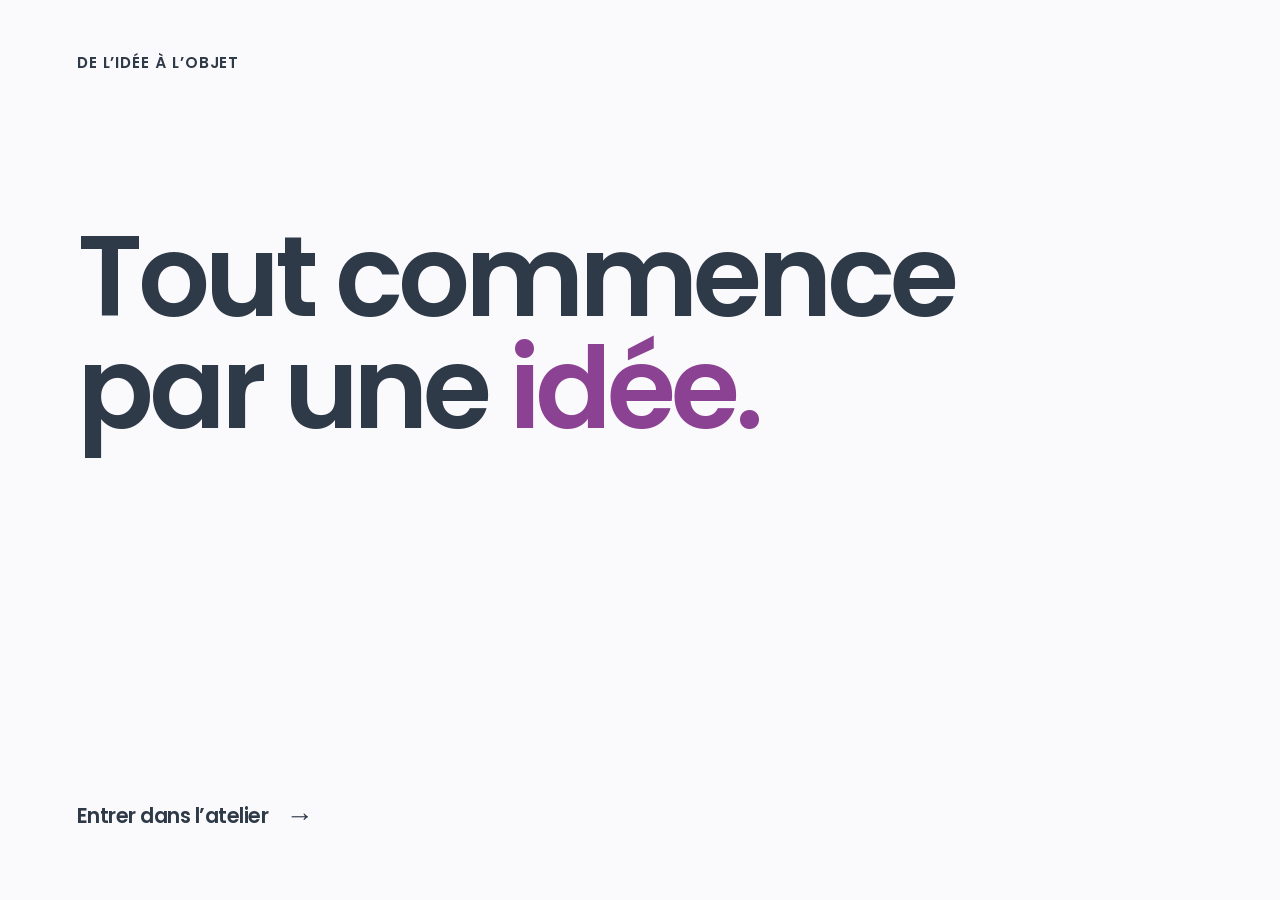
==== index.html @ f0a6671b "Copier l’atelier dans la charte DF et proposer un choix libre d’objet pratique" ====
<!doctype html>
<html lang="fr">
<head>
  <meta charset="UTF-8"><meta name="viewport" content="width=device-width,initial-scale=1">
  <meta name="theme-color" content="#2f3a48">
  <title>De l’idée à l’objet · Digital Factory</title>
  <meta name="description" content="Observe, comprends et imprime un objet pratique : un atelier Digital Factory pour passer de l’idée à l’objet.">
  <link rel="icon" type="image/svg+xml" href="favicon.svg">
  <link rel="stylesheet" href="style.css?v=72a389875393"><script type="module" src="app.js?v=c075706afee3"></script>
</head>
<body class="intro-active">
  <section class="intro-screen" aria-labelledby="intro-title">
    <p class="intro-brand">DE L’IDÉE À L’OBJET</p>
    <div class="intro-content">
      <h1 class="intro-title" id="intro-title" tabindex="-1">Tout commence<br>par une <span>idée.</span></h1>
      <svg class="intro-layers" viewBox="0 0 1200 230" fill="none" aria-hidden="true">
        <g stroke="currentColor" stroke-width="1.6" stroke-linecap="round">
          <path pathLength="1" d="M2 105H380C620 105 655 18 795 18S935 125 1198 125"/>
          <path pathLength="1" d="M2 127H380C620 127 655 50 795 50S935 147 1198 147"/>
          <path pathLength="1" d="M2 149H380C620 149 655 82 795 82S935 169 1198 169"/>
          <path pathLength="1" d="M2 171H380C620 171 655 114 795 114S935 191 1198 191"/>
          <path pathLength="1" d="M2 193H380C620 193 655 146 795 146S935 213 1198 213"/>
          <path pathLength="1" d="M2 215H380C620 215 655 178 795 178S935 229 1198 229"/>
        </g>
      </svg>
    </div>
    <button class="intro-enter" id="enter-workshop">Entrer dans l’atelier <span aria-hidden="true">→</span></button>
  </section>
  <a class="skip" href="#stage">Aller à l’atelier</a>
  <header class="topbar">
    <button class="brand" id="home" aria-label="Retour à l’introduction"><span class="brandmark" aria-hidden="true">≋</span><span>DE L’IDÉE<br>À L’OBJET<span class="brand-sub">DIGITAL FACTORY · LE FOREM</span></span></button>
    <div class="toptools"><button class="quiet" id="guide">Guide animateur</button><button class="clock" id="clock" title="Démarrer ou mettre en pause le chrono de l’atelier">▷ <span id="clock-text">Démarrer</span></button></div>
  </header>
  <div class="progress-track" aria-hidden="true"><div id="progress"></div></div>
  <main id="stage" tabindex="-1"></main>
  <footer class="bottom"><div class="chapter"><span id="page-number">01 / 09</span><span id="chapter-name">Le déclic</span></div><div id="dots" class="dots" aria-label="Étapes de l’atelier"></div><div class="nav-actions"><button id="prev" class="nav-arrow" aria-label="Écran précédent">←</button><button id="next" class="next">Les usages métiers <span aria-hidden="true">→</span></button></div></footer>
  <div class="institutional-logos" aria-label="Digital Factory et pouvoirs subsidiants"><img class="digital-factory-logo" src="assets/logo-digital-factory.png" alt="Digital Factory by Le Forem" width="813" height="187"><img class="subsidy-logos" src="assets/logo-pouvoirs-subsidiants.jpg" alt="En Mieux, Union européenne — cofinancé par l’Union européenne, et Wallonie" width="1413" height="424"></div>
  <dialog id="modal"><div class="modal-top"><span class="eyebrow" id="modal-kicker">L’ATELIER</span><button id="close-modal" class="nav-arrow" aria-label="Fermer la fenêtre">×</button></div><div id="modal-body"></div></dialog>
  <div id="announcement" class="sr-only" aria-live="polite"></div>
  <noscript><p>Active JavaScript pour explorer les objets et naviguer dans l’atelier.</p></noscript>
</body></html>
---- style.css ----
:root{--ink:#2f3a48;--muted:#636763;--paper:#faf9fc;--orange:#5b60a8;--line:#dcdce7;--green:#e8dbee;--white:#fff;--radius:5px;font-family:'Poppins',Poppins,Arial,sans-serif;color:var(--ink);background:var(--paper);font-synthesis:none}
*{box-sizing:border-box}body{margin:0}button,input,select,textarea{font:inherit}button,a,input,select,textarea{-webkit-tap-highlight-color:transparent}button,a{touch-action:manipulation}button{cursor:pointer;color:inherit}button:disabled{cursor:not-allowed;opacity:.4}button{border:0}a{color:inherit;text-underline-offset:4px}button:focus-visible,a:focus-visible,input:focus-visible,textarea:focus-visible,canvas:focus-visible{outline:3px solid #007fbd;outline-offset:4px}button:hover:not(:disabled){filter:brightness(.96)}.topbar{height:96px;padding:18px 3.2vw;display:flex;align-items:center;justify-content:space-between;gap:20px}.brand{display:flex;align-items:center;gap:12px;text-align:left;font-size:17px;font-weight:900;line-height:.93;letter-spacing:-.7px;background:none;padding:0}.brandmark{font-size:42px;line-height:1;color:var(--orange);transform:rotate(-13deg)}.brand-sub{display:block;font-size:10px;letter-spacing:1.1px;font-weight:600;margin-top:7px;line-height:1.3}.toptools{display:flex;align-items:center;gap:10px}.quiet{padding:13px 14px;border-radius:4px;background:none;font-size:14px}.mini{border:1px solid var(--line);padding:4px 7px;margin-left:8px;font-size:12px;border-radius:3px}.clock{background:var(--ink);color:var(--paper);padding:14px 18px;min-width:116px;border-radius:4px;font-size:14px;font-variant-numeric:tabular-nums}.progress-track{height:3px;background:var(--line)}#progress{height:100%;background:var(--orange);width:9.09%;transition:width .3s}#stage{min-height:calc(100svh - 191px);padding:34px 3.2vw 30px;outline:none}.eyebrow{font-size:12px;letter-spacing:1.8px;font-weight:700;text-transform:uppercase;display:flex;align-items:center;gap:14px;line-height:1.5}.eyebrow .time{font-variant-numeric:tabular-nums;letter-spacing:.4px;color:var(--muted);border-left:1px solid var(--line);padding-left:14px}.kicker-line{margin-bottom:22px;display:flex;justify-content:space-between;gap:20px;align-items:center}.kicker-line .label{font-size:12px;color:var(--muted);text-transform:uppercase;letter-spacing:1px}h1,h2,h3,p{margin:0}h1{font-size:clamp(56px,6.5vw,105px);line-height:.98;letter-spacing:-.065em;font-weight:800}h2{font-size:clamp(34px,4.4vw,66px);line-height:1.01;letter-spacing:-.055em;font-weight:800}h3{font-size:24px;line-height:1.08;letter-spacing:-.8px}.orange{color:var(--orange)}.muted{color:var(--muted)}.lede{font-size:clamp(18px,1.65vw,24px);line-height:1.4;max-width:610px}.body{font-size:17px;line-height:1.5}.small{font-size:14px;line-height:1.5}.micro{font-size:12px;line-height:1.5}.hero{display:grid;grid-template-columns:1.04fr 1fr;gap:4.5vw;align-items:stretch}.hero-copy{display:flex;flex-direction:column;justify-content:space-between;padding:14px 0 10px}.hero-copy .lede{margin-top:26px;max-width:490px}.hero-visual{position:relative;background:#111;min-height:460px;overflow:hidden;border-radius:var(--radius)}.hero-visual img{width:100%;height:100%;position:absolute;object-fit:cover;object-position:48% center}.photo-label{position:absolute;top:20px;left:20px;font-size:12px;letter-spacing:1.4px;background:rgba(15,15,15,.7);color:white;padding:10px 13px}.photo-caption{position:absolute;bottom:0;left:0;width:100%;background:linear-gradient(transparent,rgba(0,0,0,.8));padding:64px 22px 22px;color:white;display:flex;justify-content:space-between;gap:20px;align-items:end}.photo-caption strong{font-size:24px;line-height:1;letter-spacing:-1px}.photo-caption span{font-size:12px;max-width:130px;line-height:1.4;text-align:right}.scenario-tabs{display:flex;gap:8px;flex-wrap:wrap;margin-top:32px}.pill{padding:12px 16px;border:1px solid #bfc2b9;border-radius:100px;font-size:14px;background:transparent;min-height:44px}.pill[aria-pressed=true],.tab[aria-pressed=true]{background:var(--ink);color:white;border-color:var(--ink)}.challenge{border-top:1px solid var(--line);padding-top:19px;margin-top:28px;display:flex;align-items:start;gap:16px}.challenge .symbol{background:var(--orange);font-size:22px;font-weight:700;min-width:36px;height:36px;display:grid;place-items:center;border-radius:50%}.challenge p{font-size:16px;line-height:1.4}.challenge strong{display:block;margin-bottom:4px}.bottom{padding:19px 3.2vw;border-top:1px solid var(--line);display:flex;align-items:center;justify-content:space-between;gap:22px;min-height:92px;background:var(--paper)}.chapter{display:flex;gap:19px;align-items:center;font-size:14px}.chapter>span:first-child{font-size:12px;color:var(--muted);font-variant-numeric:tabular-nums}.nav-actions{display:flex;gap:9px}.nav-arrow{width:48px;min-height:46px;border:1px solid var(--line);background:transparent;border-radius:4px;font-size:22px}.next,.primary{background:var(--orange);color:var(--ink);font-weight:700;font-size:15px;min-height:48px;padding:14px 19px;border-radius:4px;display:inline-flex;gap:30px;align-items:center;justify-content:space-between;text-decoration:none}.primary.dark{background:var(--ink);color:white}.dots{display:flex;gap:0}.dot{width:22px;height:44px;background:none;display:grid;place-items:center}.dot:after{content:'';width:5px;height:5px;border-radius:100%;background:#b9bdb5}.dot[aria-current=step]:after{width:19px;height:5px;background:var(--orange);border-radius:8px}.split{display:grid;grid-template-columns:1fr 1fr;gap:4vw;margin-top:25px}.section-head{display:flex;justify-content:space-between;gap:40px;align-items:end;margin:9px 0 25px}.section-head .lede{max-width:420px;font-size:18px}.tabbar{display:flex;border-bottom:1px solid var(--line);gap:8px;flex-wrap:wrap;margin:24px 0}.tab{min-height:47px;padding:12px 18px;background:transparent;border-radius:5px 5px 0 0;font-size:15px}.case-card{padding:28px 32px;background:var(--ink);color:var(--paper);min-height:350px;display:flex;flex-direction:column;justify-content:space-between;position:relative;overflow:hidden;border-radius:5px}.case-card .case-num{font-size:125px;letter-spacing:-10px;line-height:.9;color:var(--orange);font-weight:800}.case-card h2{font-size:clamp(36px,3.9vw,62px);max-width:590px;margin-top:18px}.case-card .micro{color:#bfc6bb;margin-top:24px}.case-facts{display:grid;gap:0;align-content:center}.fact{padding:16px 0;border-bottom:1px solid var(--line);display:grid;grid-template-columns:95px 1fr;gap:20px}.fact strong{font-size:12px;letter-spacing:1px;text-transform:uppercase;color:var(--muted)}.fact p{font-size:20px;line-height:1.35}.fact.limit p{font-size:16px}.text-link{background:none;padding:13px 0;text-decoration:underline;text-underline-offset:4px;font-size:14px;text-align:left}.viewer-wrap{background:#e7e9e1;border:1px solid var(--line);border-radius:5px;position:relative;min-height:330px;overflow:hidden}.viewer-wrap canvas{width:100%;height:340px;display:block;touch-action:pan-y;cursor:grab}.viewer-wrap canvas:active{cursor:grabbing}.viewer-hint{position:absolute;left:18px;bottom:14px;font-size:12px;color:#41483e;pointer-events:none}.viewer-tools{display:flex;gap:5px;position:absolute;right:12px;top:12px}.viewer-tools button{background:var(--paper);width:42px;height:42px;font-size:21px;border:1px solid #c3c7bd;border-radius:4px}.steps{display:grid;grid-template-columns:repeat(4,1fr);gap:10px}.step-btn{padding:17px 18px;text-align:left;border:1px solid var(--line);background:none;border-radius:5px;display:flex;gap:12px;font-size:16px;line-height:1.25;align-items:center}.step-btn span{font-size:12px;color:var(--muted)}.step-btn[aria-pressed=true]{background:var(--orange);border-color:var(--orange);font-weight:700}.process-copy{padding:12px 0;display:flex;flex-direction:column;justify-content:center;gap:20px}.process-copy .number{font-size:16px;letter-spacing:2px;color:var(--muted)}.process-copy h3{font-size:38px}.range-label{display:flex;justify-content:space-between;gap:20px;font-size:14px;margin-bottom:8px}.range-box{margin-top:18px}.range-box input{width:100%;accent-color:var(--orange);height:36px;cursor:pointer}.objects{display:grid;grid-template-columns:repeat(3,1fr);gap:13px;margin:20px 0}.object{border:1px solid var(--line);border-radius:5px;padding:20px;text-align:left;background:transparent;display:flex;gap:13px;align-items:center;min-height:100px}.object[aria-pressed=true]{border:2px solid var(--orange);padding:19px;background:#ffebe1}.object span:first-child{font-size:30px;font-weight:800;color:#767d71}.object[aria-pressed=true] span:first-child{color:var(--orange)}.object strong{display:block;font-size:20px}.object small{display:block;font-size:14px;margin-top:6px;color:var(--muted)}.object-info{display:flex;flex-direction:column;justify-content:center;gap:20px}.specs{display:flex;flex-wrap:wrap;gap:10px}.specs span{border:1px solid var(--line);padding:7px 9px;border-radius:3px;font-size:12px}.notice{padding:15px 18px;border-left:3px solid var(--orange);background:#e9ebe3;font-size:14px;line-height:1.5}.fields{display:grid;grid-template-columns:1fr 1fr;gap:14px}.field label{font-size:14px;display:block;margin-bottom:7px}.field input,.field select,textarea,.wide-input{display:block;width:100%;background:transparent;border:1px solid #a8aea2;border-radius:4px;padding:12px;color:var(--ink);min-height:47px;font-size:17px}.field.wide{grid-column:1/-1}.budget{background:var(--ink);color:white;padding:27px;border-radius:5px;display:flex;flex-direction:column;gap:20px}.budget-number{font-size:76px;font-weight:800;line-height:.9;letter-spacing:-5px}.budget-number span{font-size:20px;letter-spacing:0;font-weight:400}.budget-status{font-size:23px;font-weight:700;line-height:1.2}.budget .small{color:#d0d5cb}.budget.good{background:#233e2c}.budget.bad{background:#4e2420}.checks{display:grid;gap:10px;margin-top:20px}.check{display:flex;align-items:start;gap:12px;padding:10px 0;font-size:15px;line-height:1.4;cursor:pointer}.check input{accent-color:var(--orange);width:21px;height:21px;min-width:21px;margin:0}.budget .primary{width:100%}.status-line{font-size:14px;line-height:1.5;padding:14px 0;border-bottom:1px solid #596154}.observe-list{display:grid;gap:10px}.observe{padding:23px;border:1px solid var(--line);text-align:left;background:none;border-radius:5px;min-height:91px}.observe strong{font-size:23px;display:block}.observe span{display:block;font-size:16px;line-height:1.4;margin-top:8px}.observe[aria-pressed=true]{background:var(--orange);border-color:var(--orange)}.material-crop{min-height:340px;position:relative;overflow:hidden;border-radius:5px;background:#111}.material-crop img{width:100%;height:100%;position:absolute;object-fit:cover;transform:scale(1.45);object-position:60% 40%}.material-crop .photo-label{top:auto;bottom:20px}.decision{padding:22px;border:1px solid var(--line);border-radius:5px;background:transparent;text-align:left;min-height:120px}.decision[aria-pressed=true]{background:var(--orange);border-color:var(--orange)}.decision strong{font-size:22px;display:block;margin-bottom:9px}.decision span{font-size:16px;line-height:1.4;display:block}.pair{display:grid;grid-template-columns:1fr 1fr;gap:12px}.feedback{margin-top:18px;padding:20px;border:1px solid var(--line);background:#e8eae2;border-radius:5px;font-size:17px;line-height:1.5;min-height:94px}.limits{margin-top:30px;display:grid;grid-template-columns:repeat(5,1fr);gap:12px}.limit-card{padding:22px 18px;min-height:260px;border:1px solid var(--line);background:none;text-align:left;display:flex;flex-direction:column;justify-content:space-between;border-radius:5px}.limit-card .limit-no{font-size:14px;letter-spacing:1px;color:var(--muted)}.limit-card strong{font-size:27px;letter-spacing:-1px;overflow-wrap:anywhere}.limit-card p{font-size:16px;line-height:1.45;margin-top:14px}.limit-card[aria-pressed=true]{background:var(--ink);color:white;border-color:var(--ink)}.limit-card[aria-pressed=true] .limit-no{color:var(--orange)}.cost{margin-top:20px;display:flex;gap:20px;align-items:center;padding:18px 20px;background:#e7e9e0;border-radius:4px;flex-wrap:wrap}.cost input{width:70px;padding:8px;background:transparent;border:1px solid #9ba491;font:inherit;border-radius:3px}.cost label{font-size:14px}.cost output{font-size:24px;font-weight:700;margin-left:auto}.workshop-note{background:var(--orange);padding:32px;border-radius:5px;display:flex;flex-direction:column;justify-content:space-between;min-height:335px}.workshop-note h2{font-size:50px}.workshop-note .micro{font-weight:700;letter-spacing:1px}.idea-form{display:grid;gap:14px;align-content:center}.idea-form label{font-size:16px;line-height:1.5}.idea-form input{margin-top:7px}.pitch{border-top:1px solid var(--line);margin-top:20px;padding-top:20px;font-size:20px;line-height:1.5}.recovery{display:grid;grid-template-columns:repeat(3,1fr);gap:15px;margin-top:30px}.recovery article{border-top:3px solid var(--ink);padding:20px 0}.recovery span{display:block;font-size:70px;line-height:1;letter-spacing:-5px;font-weight:800;color:var(--orange);margin-bottom:24px}.recovery h3{margin-bottom:14px}.recovery p{font-size:18px;line-height:1.45}.finish{display:grid;grid-template-columns:1.45fr 1fr;gap:4vw;align-items:center;min-height:430px}.finish h1{font-size:clamp(48px,5.9vw,88px)}.finish .lede{margin-top:25px}.finish-tag{display:inline-block;background:var(--orange);padding:9px 13px;font-size:14px;font-weight:700;margin-bottom:25px}.finish-actions{display:flex;gap:12px;flex-wrap:wrap;margin-top:27px}.finish-art{background:var(--ink);padding:35px;color:var(--paper);border-radius:5px}.finish-art .big{font-size:128px;line-height:.9;letter-spacing:-10px;font-weight:800;color:var(--orange)}.finish-art h3{font-size:32px;margin:30px 0 20px}.finish-art p{font-size:17px;line-height:1.5}dialog{border:0;background:var(--paper);color:var(--ink);border-radius:8px;max-width:780px;width:calc(100% - 30px);max-height:89svh;padding:26px 30px;box-shadow:0 20px 120px #0005}dialog::backdrop{background:#111b;backdrop-filter:blur(5px)}.modal-top{display:flex;align-items:center;justify-content:space-between;margin-bottom:15px}.modal-top .nav-arrow{border:0}.modal-title{font-size:38px;line-height:1.1;letter-spacing:-1.5px;margin:0 0 23px}.plan-row{display:flex;gap:20px;align-items:center;justify-content:space-between;min-height:55px;width:100%;border-top:1px solid var(--line);background:none;text-align:left;font-size:17px;padding:12px 0}.plan-row .small{color:var(--muted);min-width:96px}.plan-row strong{flex:1}.plan-row.active{color:#b52c0a}.guide-block{border-top:1px solid var(--line);padding:18px 0}.guide-block h3{font-size:19px;margin-bottom:10px}.guide-block p,.guide-block li{font-size:16px;line-height:1.55}.guide-block ul{padding-left:20px}.guide-quote{font-size:24px;line-height:1.35;letter-spacing:-.5px;margin:18px 0;padding:20px;background:#ffded0}.sources a{display:block;font-size:17px;margin:17px 0 4px}.sr-only,.skip:not(:focus){position:absolute;width:1px;height:1px;padding:0;margin:-1px;overflow:hidden;clip:rect(0,0,0,0);white-space:nowrap;border:0}.skip:focus{position:fixed;top:0;left:0;background:white;padding:20px;z-index:99}.fade-in{animation:appear .25s ease-out}@keyframes appear{from{opacity:.2;transform:translateY(7px)}to{opacity:1;transform:none}}@media(prefers-reduced-motion:reduce){*,*:before,*:after{animation:none!important;transition:none!important;scroll-behavior:auto!important}}
@media(min-width:1600px){#stage{padding-top:45px}.hero-visual{min-height:560px}.viewer-wrap canvas{height:410px}.case-card{min-height:450px}}
@media(max-width:1100px){h1{font-size:68px}.hero{gap:30px}.hero-visual{min-height:430px}.dots{display:none}.limits{grid-template-columns:repeat(3,1fr)}.limit-card{min-height:210px}.section-head .lede{max-width:330px}.steps{grid-template-columns:repeat(2,1fr)}.object{padding:15px}.object[aria-pressed=true]{padding:14px}.object strong{font-size:18px}.fact{grid-template-columns:75px 1fr;gap:12px}.topbar{height:88px}#stage{min-height:calc(100svh - 183px)}.toptools{gap:0}.quiet{padding:12px 10px}.mini{display:none}}
@media(max-width:750px){.topbar{height:auto;min-height:84px;padding:15px 20px;flex-wrap:wrap;gap:15px}.brand{font-size:15px}.brandmark{font-size:36px}.brand-sub{font-size:9px}.toptools{margin-left:auto}.quiet{font-size:13px;padding:11px 9px}.clock{font-size:13px;padding:12px;min-width:97px}#guide{display:none}#stage{padding:25px 20px 27px;min-height:calc(100svh - 178px)}.hero,.split,.finish{grid-template-columns:1fr;gap:24px}.hero-copy{padding:0}.hero h1{font-size:clamp(55px,10vw,78px)}.hero-visual{min-height:320px}.hero-copy .lede{margin-top:20px}.scenario-tabs{margin-top:23px}.challenge{margin-top:23px}.kicker-line{margin-bottom:19px}.kicker-line .label{display:none}.bottom{position:sticky;bottom:0;z-index:5;padding:12px 20px;min-height:77px;gap:12px;box-shadow:0 -3px 18px #00000006}.chapter{gap:6px;flex-direction:column;align-items:start;font-size:12px}.next{font-size:14px;padding:12px 15px;gap:18px}.nav-arrow{width:43px}.section-head{display:block}.section-head .lede{max-width:100%;margin-top:15px}.tabbar{gap:1px}.tab{font-size:14px;padding:12px}.case-card{min-height:295px;padding:25px}.case-card .case-num{font-size:90px}.case-card h2{font-size:43px}.fact p{font-size:18px}.steps{gap:7px}.step-btn{padding:15px 12px;font-size:14px}.viewer-wrap canvas{height:290px}.viewer-wrap{min-height:290px}.objects{grid-template-columns:1fr;gap:7px}.object{min-height:68px;padding:13px}.object[aria-pressed=true]{padding:12px}.object small{margin-top:3px}.object span:first-child{font-size:23px}.object strong{font-size:18px}.limits{grid-template-columns:1fr;gap:9px}.limit-card{min-height:100px;display:block}.limit-card .limit-no{margin-right:20px;display:inline-block}.limit-card strong{font-size:25px}.limit-card p{padding-left:40px;margin-top:10px}.cost{gap:14px}.cost output{margin-left:0}.workshop-note{min-height:260px;padding:26px}.workshop-note h2{font-size:43px}.recovery{grid-template-columns:1fr;gap:20px}.recovery article{padding:17px 0;display:grid;grid-template-columns:65px 1fr;gap:5px 20px}.recovery span{font-size:58px;grid-row:1/3;margin-bottom:0}.recovery h3{margin-bottom:5px}.finish{min-height:0}.finish h1{font-size:53px}.finish-art{padding:28px}.finish-art .big{font-size:95px}.finish-art h3{margin-top:22px}.eyebrow{font-size:11px;gap:10px;letter-spacing:1.3px}.eyebrow .time{padding-left:10px}.pair{grid-template-columns:1fr}.decision{min-height:95px}dialog{padding:18px}.modal-title{font-size:31px}.plan-row{gap:10px;font-size:15px}.plan-row .small{min-width:83px;font-size:12px}.guide-quote{font-size:21px}.photo-caption strong{font-size:23px}}
@media(max-width:390px){.toptools .quiet{font-size:12px}.clock{min-width:85px}.chapter #chapter-name{display:none}.next{gap:12px}.fields{grid-template-columns:1fr}.hero h1{font-size:51px}}

.scenario-visual{min-height:0;align-self:start;background:var(--ink)}.scenario-visual img{position:relative;display:block;width:100%;height:auto;aspect-ratio:1;object-fit:contain}.scenario-visual .photo-caption{position:static;padding:18px 22px;background:var(--ink)}

/* Usages métiers : photographie et dévoilement progressif */
.case-layout{display:grid;grid-template-columns:minmax(0,1.06fr) minmax(0,.94fr);gap:clamp(24px,3.5vw,58px);align-items:start;margin-top:22px}
.case-photo{margin:0;min-width:0;background:#262a27;border-radius:5px;overflow:hidden;position:relative}
.case-photo img{display:block;width:100%;aspect-ratio:4/3;object-fit:cover}
.case-photo figcaption{display:flex;justify-content:space-between;gap:12px;padding:10px 15px;color:#e6e8e2;font-size:12px;letter-spacing:.02em}
.case-panel{min-width:0}
.case-domain{font-size:12px;font-weight:800;letter-spacing:.12em;color:var(--orange)}
.case-panel h3{font-size:clamp(25px,2.25vw,37px);line-height:1.1;letter-spacing:-.035em;margin:10px 0 14px;max-width:660px}
.case-hint{font-size:16px;color:var(--muted);margin:0 0 10px}
.case-questions{border-top:1px solid var(--line);margin-bottom:12px}
.case-question{appearance:none;display:block;width:100%;text-align:left;border:0;border-bottom:1px solid var(--line);background:transparent;padding:13px 2px;color:var(--ink);cursor:pointer;min-height:51px;font:inherit}
.case-question:hover{background:rgba(255,91,45,.06)}
.case-question:focus-visible{outline:3px solid var(--orange);outline-offset:2px}
.case-question-top{display:flex;align-items:center;justify-content:space-between;gap:15px;font-size:16px}
.case-question-top strong{font-weight:750}
.case-question-top>span{font-size:24px;line-height:1;color:var(--orange)}
.case-question-body{display:block;font-size:18px;line-height:1.28;margin:7px 30px 2px 0}
.case-question-body em{font-style:normal;color:#464d48}
.case-answer{font-weight:650;color:var(--orange)}
.case-panel>.micro{margin-top:7px}
@media(max-width:850px){.case-layout{grid-template-columns:1fr;gap:20px}.case-photo img{aspect-ratio:16/9}.case-panel h3{font-size:clamp(26px,5vw,36px)}.case-question{min-height:54px}}
@media(max-width:600px){.case-photo img{aspect-ratio:4/3}.case-question-body{font-size:17px}.case-hint{font-size:15px}}
.case-photo img[src$="sante.webp"]{object-fit:contain;background:#1f514d}
.case-question-top strong{font-size:17px;line-height:1.23;letter-spacing:-.01em;font-weight:650}
.case-question-body.case-answer{font-size:17px;color:#d94d25;font-weight:600}
.luminaire-context{display:flex;align-items:center;gap:12px;border:1px solid var(--line);border-top:0;padding:9px 13px;background:#faf9f5;border-radius:0 0 5px 5px}
.luminaire-context svg{width:50%;max-width:280px;min-width:170px;height:auto;flex:none}
.luminaire-context p{font-size:13px;line-height:1.3;color:#4c544f}
@media(max-width:600px){.luminaire-context{display:block}.luminaire-context svg{width:100%;max-width:340px}.luminaire-context p{margin-top:2px}}

/* Page 3 : pièce de référence, matières et dépôt visible des couches. */
.process-steps{grid-template-columns:repeat(5,minmax(0,1fr));gap:8px}
.process-steps .step-btn{padding:15px 13px;min-height:66px}
.process-steps .step-btn span{font-size:14px}
.process-layout{grid-template-columns:minmax(0,1.05fr) minmax(0,.95fr);align-items:start;gap:3vw}
.process-reference{margin:0;background:#e9eae8;border:1px solid var(--line);border-radius:5px;overflow:hidden}
.process-reference img{display:block;width:100%;height:auto;aspect-ratio:4/3;object-fit:contain}
.process-reference figcaption{padding:11px 15px;font-size:14px;line-height:1.4;background:#f7f7f2;color:#515950}
.process-layout .process-copy{gap:17px;padding:5px 0}
.process-layout .process-copy h3{font-size:clamp(29px,2.6vw,39px)}
.process-layout .challenge{margin-top:4px;padding-top:16px}
.process-layout .text-link{padding:5px 0;min-height:44px}
.preparation-checks{display:flex;gap:8px;margin-top:13px;flex-wrap:wrap}
.preparation-checks span{border:1px solid var(--line);border-radius:4px;padding:8px 11px;font-size:14px}
.material-choice{display:grid;grid-template-columns:repeat(3,minmax(0,1fr));gap:8px}
.material-choice button{padding:15px 10px;min-height:99px;border:1px solid #b4bcb0;border-radius:5px;background:transparent;text-align:left}
.material-choice button[aria-pressed=true]{background:var(--ink);border-color:var(--ink);color:white}
.material-choice strong{display:block;font-size:26px;letter-spacing:-.03em}
.material-choice span{display:block;margin-top:8px;font-size:14px;line-height:1.3}
.material-choice button[aria-pressed=true] strong{color:#ff875e}
.material-detail{display:grid;gap:12px}
.material-detail .lede{font-size:20px}
.heated-diagram,.layer-demo{border:1px solid var(--line);border-radius:5px;overflow:hidden;background:#e9ece6}
.heated-diagram svg,.layer-demo svg{display:block;width:100%;height:auto}
.heated-diagram p{padding:13px 18px;border-top:1px solid var(--line);font-size:16px}
.layer-demo-head{display:flex;gap:13px;align-items:center;padding:10px 14px;border-bottom:1px solid #c7cec4}
.layer-demo-head img{width:78px;height:58px;object-fit:cover;border-radius:4px}
.layer-demo-head strong{display:block;font-size:19px}
.layer-demo-head span{display:block;font-size:14px;color:#505d51;margin-top:5px}
.layer-actions{display:flex;gap:10px;align-items:center;flex-wrap:wrap}
.layer-status{margin-top:12px;min-height:24px}
.process-layout .range-label{font-size:16px}
.process-layout .range-box{margin-top:15px}
@media(max-width:1100px){.process-steps .step-btn{font-size:14px;padding:11px 9px;gap:8px}.process-layout .process-copy{gap:14px}.material-choice button{padding:11px 9px}.material-choice strong{font-size:23px}}
@media(max-width:850px){.process-steps{grid-template-columns:repeat(3,minmax(0,1fr))}.process-layout{grid-template-columns:1fr;gap:24px}.process-reference img{max-height:440px;object-fit:contain}.process-layout .process-copy{padding:0}.heated-diagram svg,.layer-demo svg{max-height:390px}.process-layout .range-label{font-size:14px}}
@media(max-width:460px){.process-steps{grid-template-columns:repeat(2,minmax(0,1fr))}.process-steps .step-btn{font-size:15px;min-height:56px}.material-choice{gap:6px}.material-choice span{font-size:14px}.layer-actions .primary{gap:8px;padding:13px}.layer-demo-head strong{font-size:18px}}

/* Page 4 : deux objets, un choix et les fichiers 3MF à venir. */
.print-choices{display:grid;grid-template-columns:repeat(2,minmax(0,1fr));gap:22px}
.print-choice{padding:0;text-align:left;border:2px solid var(--line);border-radius:7px;overflow:hidden;background:transparent;color:var(--ink);min-width:0}
.print-choice[aria-pressed=true]{border-color:var(--orange)}
.print-choice-photo{position:relative;background:#e5e6e3;overflow:hidden}
.print-choice-photo img{display:block;width:100%;height:auto;aspect-ratio:4/3;object-fit:cover}
.print-choice-state{position:absolute;top:15px;right:15px;padding:11px 14px;background:var(--paper);border-radius:4px;font-size:15px;font-weight:700;box-shadow:0 2px 15px #0001}
.print-choice[aria-pressed=true] .print-choice-state{background:var(--orange)}
.print-choice-caption{display:flex;align-items:center;gap:14px;padding:19px}
.print-choice-index{font-size:18px;color:var(--muted)}
.print-choice-caption strong{display:block;font-size:27px;line-height:1.1;letter-spacing:-.035em}
.print-choice-caption div>span{display:block;font-size:16px;margin-top:7px;line-height:1.3}
.print-choice-ref{margin-left:auto;font-size:14px;white-space:nowrap;color:#525b50}
.print-selection{display:grid;grid-template-columns:1fr 1fr;gap:32px;align-items:start;margin-top:22px;border-top:1px solid var(--line);padding-top:19px}
.print-selection .challenge{border:0;padding:0;margin:0}
.print-file{display:flex;gap:22px;justify-content:space-between;align-items:center}
.print-number{font-size:28px;letter-spacing:.04em;display:block;margin-top:4px;font-variant-numeric:tabular-nums}
.print-choice-note{font-size:14px;line-height:1.4;color:var(--muted);margin-top:18px}
@media(max-width:1100px){.print-choice-caption{flex-wrap:wrap;gap:10px;padding:16px}.print-choice-ref{width:100%;margin-left:30px}.print-file{flex-wrap:wrap;gap:12px}.print-choice-caption strong{font-size:25px}}
@media(max-width:750px){.print-choices{grid-template-columns:1fr;gap:18px}.print-choice-photo img{max-height:390px;object-fit:contain}.print-selection{grid-template-columns:1fr;gap:24px}.print-choice-caption{flex-wrap:nowrap}.print-choice-ref{width:auto;margin-left:auto}.print-file{justify-content:start;gap:24px}}
@media(max-width:430px){.print-choice-caption{flex-wrap:wrap}.print-choice-ref{width:100%;margin-left:30px}.print-choice-state{top:11px;right:11px;font-size:14px}}
.first-layers-photo{margin:0;align-self:start;overflow:hidden;border-radius:5px;background:#202520}
.first-layers-photo img{display:block;width:100%;height:auto;aspect-ratio:4/3;object-fit:cover}
.first-layers-photo figcaption{padding:13px 17px;font-size:14px;color:#f1f3ee;line-height:1.4}
.case-carousel .construction-slide{object-fit:contain;background:#e6e8e1}
.construction-controls{display:flex;gap:9px;align-items:center;margin-top:12px}
.construction-controls>.nav-arrow{flex:none;min-height:48px}
.construction-tabs{display:flex;flex:1;gap:7px}
.construction-tabs button{flex:1;border:1px solid var(--line);border-radius:4px;background:transparent;padding:12px 9px;min-height:48px;font-size:15px;line-height:1.25}
.construction-tabs button[aria-pressed=true]{background:var(--ink);color:white;border-color:var(--ink)}
@media(max-width:480px){.construction-controls{gap:6px}.construction-tabs{gap:5px}.construction-tabs button{font-size:14px;padding:10px 6px}.construction-controls>.nav-arrow{width:40px}}
.sample-comparison{display:grid;grid-template-columns:minmax(230px,.75fr) minmax(0,1.5fr);gap:24px;align-items:stretch}
.sample-mission{padding:28px;background:var(--orange);border-radius:5px;display:flex;flex-direction:column;gap:24px}
.sample-mission h3{font-size:clamp(34px,3.6vw,54px);line-height:1.02;letter-spacing:-.045em}
.sample-mission p,.sample-prompt{font-size:17px;line-height:1.4}
.sample-prompt{border-top:1px solid #2f3a4866;padding-top:18px;margin-top:auto}
.sample-prompt strong{display:block;margin-top:8px}
.sample-topics{display:grid;grid-template-columns:1fr 1fr;gap:15px;align-items:start}
.sample-topic{border:1px solid #b9c0b5;border-radius:5px;overflow:hidden;background:#f8f8f3}
.sample-topic summary{list-style:none;cursor:pointer;padding:23px;min-height:200px;display:flex;flex-direction:column;gap:18px}
.sample-topic summary::-webkit-details-marker{display:none}
.sample-topic summary:focus-visible{outline:3px solid var(--orange);outline-offset:-3px}
.sample-topic-label{font-size:15px;color:#505d51;font-weight:700}
.sample-topic summary>strong{font-size:24px;line-height:1.15;letter-spacing:-.02em}
.sample-reveal{font-size:14px;display:flex;gap:12px;justify-content:space-between;align-items:center;margin-top:auto;color:#555f51}
.sample-reveal>span{font-size:26px;color:#b83a14}
.sample-topic[open] .sample-reveal>span{transform:rotate(45deg)}
.sample-topic[open]{border-color:var(--orange)}
.sample-topic>p{font-size:17px;line-height:1.45;border-top:1px solid var(--line);padding:18px 23px;background:#fff0e8}
.sample-takeaway{margin-top:22px;border-top:1px solid var(--line);padding-top:18px;display:flex;gap:30px;align-items:start}
.sample-takeaway strong{font-size:21px;line-height:1.2;flex:1}
.sample-takeaway p{font-size:17px;line-height:1.4;flex:1.5}
@media(max-width:1000px){.sample-comparison{grid-template-columns:1fr}.sample-mission{display:grid;grid-template-columns:1fr 1fr;gap:16px 26px}.sample-mission h3{grid-row:2/4}.sample-mission .eyebrow{grid-column:1/-1}.sample-mission p{grid-column:2}.sample-prompt{grid-column:2}.sample-topic summary{min-height:190px}}
@media(max-width:600px){.sample-topics{grid-template-columns:1fr}.sample-mission{display:flex;padding:23px}.sample-mission h3{font-size:38px}.sample-topic summary{min-height:170px}.sample-takeaway{display:block}.sample-takeaway p{margin-top:12px}}

/* Clôture : un court bilan oral autour de l’objet réellement imprimé. */
.closing{grid-template-columns:minmax(0,1.25fr) minmax(360px,.75fr);align-items:stretch;gap:clamp(28px,4vw,70px)}
.closing h1{font-size:clamp(48px,5.1vw,82px);line-height:1.03}
.closing .lede{margin-top:28px;max-width:570px}
.closing .text-link{margin-top:28px}
.closing-card{background:var(--ink);color:var(--paper);padding:clamp(25px,2.6vw,42px);border-radius:5px;display:flex;flex-direction:column;min-height:430px}
.closing-card>.eyebrow{color:var(--orange)}
.closing-card ol{list-style:none;margin:26px 0 0;padding:0;display:grid;flex:1}
.closing-card li{border-top:1px solid #6b716b;padding:16px 0;display:grid;grid-template-columns:50px 1fr;gap:4px 12px;align-content:center}
.closing-card li>span{font-size:20px;font-weight:800;color:var(--orange);grid-row:1/3}
.closing-card li>strong{font-size:23px;line-height:1.12;letter-spacing:-.025em}
.closing-card li>p{font-size:16px;line-height:1.4;color:#d9ded8;margin-top:5px}
@media(max-width:900px){.closing{grid-template-columns:1fr}.closing-card{min-height:0}.closing-card ol{margin-top:20px}}
@media(max-width:550px){.closing h1{font-size:clamp(43px,10vw,60px)}.closing-card li>strong{font-size:21px}.closing-card li{grid-template-columns:42px 1fr}}
.institutional-logos{background:#fff;border-top:1px solid var(--line);padding:12px 3.2vw;display:flex;align-items:center;justify-content:space-between;gap:16px;min-height:72px}
.institutional-logos img{display:block;max-width:100%;height:auto;object-fit:contain}
.digital-factory-logo{width:130px}
.subsidy-logos{width:129px}
@media(max-width:700px){.institutional-logos{padding:16px 5vw;flex-direction:column;align-items:flex-start;gap:10px}.digital-factory-logo{width:105px}.subsidy-logos{width:min(100%,129px)}}

/* Let the stage use the space left by the header, navigation and partner logos.
   Long disclosures still expand the document and remain scrollable. */
body{min-height:100svh;display:flex;flex-direction:column}
#stage{flex:1 0 auto;min-height:0}
.topbar,.progress-track,.bottom,.institutional-logos{flex-shrink:0}

@media(min-width:751px) and (max-height:820px){
  .topbar{height:72px;padding-top:10px;padding-bottom:10px}
  #stage{padding-top:18px;padding-bottom:18px}
  .bottom{min-height:68px;padding-top:10px;padding-bottom:10px}
  .institutional-logos{min-height:48px;padding-top:7px;padding-bottom:7px}
  .digital-factory-logo{width:106px}.subsidy-logos{width:105px}
  .kicker-line{margin-bottom:12px}
  h1{font-size:clamp(54px,5vw,72px)}
  h2{font-size:clamp(32px,3.5vw,52px)}
  .hero-copy .lede{margin-top:16px}
  .scenario-tabs{margin-top:17px}
  .challenge{margin-top:16px;padding-top:13px}
  .section-head{margin:3px 0 13px}
  .tabbar{margin:13px 0}
  .case-layout{margin-top:12px}
  .split{margin-top:15px}
  .process-steps .step-btn{min-height:52px;padding:10px}
  .print-choice-caption{padding:12px 16px}
  .print-selection{margin-top:12px;padding-top:12px}
  .print-choice-note{margin-top:10px}
  .observe{padding:15px;min-height:74px}
  .recovery{margin-top:16px}
  .recovery article{padding:12px 0}
  .recovery span{font-size:55px;margin-bottom:12px}
  .closing-card{min-height:360px}
  .closing-card li{padding:10px 0}
}

/* Exemples complémentaires : visibles avant les questions, au second plan. */
.case-applications{margin:17px 0 20px;padding-left:12px;border-left:2px solid var(--orange);font-size:14px;line-height:1.5;color:var(--muted)}
.case-applications strong{display:block;margin-bottom:4px;font-size:12px;font-weight:700;color:#4c544f}
.case-applications span{display:block}

/* Écran d’accueil : une idée prend forme, avant les neuf étapes. */
.intro-screen{display:none}
body.intro-active>.topbar,body.intro-active>.progress-track,body.intro-active>#stage,body.intro-active>.bottom,body.intro-active>.institutional-logos,body.intro-active>.skip{display:none}
body.intro-active>.intro-screen{display:flex}
.intro-screen{min-height:100svh;padding:clamp(24px,4vw,64px) 6vw;flex-direction:column;justify-content:space-between;gap:36px;background:var(--paper)}
.intro-brand{font-size:clamp(12px,1.2vw,18px);font-weight:800;letter-spacing:-.04em}
.intro-content{width:100%;margin:auto 0;padding-top:clamp(15px,4vh,60px)}
.intro-title{font-size:clamp(39px,8.8vw,145px);line-height:.99;letter-spacing:-.065em;font-weight:800;outline:none}
.intro-title span{color:var(--orange)}
.intro-layers{display:block;width:100%;height:auto;max-height:28svh;margin-top:12px;color:var(--orange);overflow:visible}
.intro-layers path{stroke-dasharray:1;animation:intro-draw 16s ease-in-out infinite;animation-delay:calc(var(--layer,0)*.6s);animation-fill-mode:both}
.intro-layers path:nth-child(2){--layer:1}.intro-layers path:nth-child(3){--layer:2}.intro-layers path:nth-child(4){--layer:3}.intro-layers path:nth-child(5){--layer:4}.intro-layers path:nth-child(6){--layer:5}
.intro-enter{align-self:flex-start;display:flex;align-items:center;gap:18px;min-height:48px;padding:12px 0;background:transparent;font-size:clamp(15px,1.6vw,23px);font-weight:700;letter-spacing:-.025em}
.intro-enter span{font-size:1.35em;transition:transform .2s}.intro-enter:hover span{transform:translateX(5px)}
@keyframes intro-draw{0%{stroke-dashoffset:1;opacity:0}8%{opacity:1}42%,82%{stroke-dashoffset:0;opacity:1}100%{stroke-dashoffset:0;opacity:0}}
@media(prefers-reduced-motion:reduce){.intro-layers path{animation:none;stroke-dashoffset:0;opacity:1}.intro-enter span{transition:none}}
@media(max-width:600px){.intro-screen{padding:28px 6vw;gap:25px}.intro-title{font-size:clamp(34px,9vw,54px)}.intro-content{padding:0}.intro-layers{margin-top:30px}.intro-brand{font-size:12px}}

/* Digital Factory — de l’idée à l’objet */
@font-face{font-family:Poppins;src:url('assets/poppins-regular.ttf') format('truetype');font-weight:400;font-display:swap}
@font-face{font-family:Poppins;src:url('assets/poppins-semibold.ttf') format('truetype');font-weight:600 900;font-display:swap}
:root{--accent:#8c4292;font-family:Poppins,Arial,sans-serif}
h1,h2,h3,.intro-title{font-weight:700;letter-spacing:-.045em}
.intro-brand{letter-spacing:.06em;font-weight:600}.intro-title span{color:var(--accent)}
.primary,.next{color:#fff;background:var(--orange)}.primary.dark{background:var(--ink)}
.example-heading{display:flex;justify-content:space-between;gap:15px;align-items:center;margin:24px 0 16px}.example-heading p{font-size:13px;color:var(--muted)}
.practical-examples{display:grid;grid-template-columns:repeat(3,minmax(0,1fr));gap:22px}
.practical-card{background:white;border:1px solid var(--line);border-radius:12px;overflow:hidden}
.practical-card>img{display:block;width:100%;height:auto;aspect-ratio:4/3;object-fit:contain;background:#eeebf3}
.practical-copy{padding:22px}.example-index{font-size:12px;font-weight:600;color:var(--accent);letter-spacing:.12em}
.practical-copy h3{font-size:22px;margin:8px 0 12px}.practical-copy>p{font-size:14px;color:#5c6370;line-height:1.65;min-height:46px}
.practical-copy details{margin-top:18px;border-top:1px solid var(--line)}.practical-copy summary{padding:16px 0 2px;min-height:48px;cursor:pointer;font-size:13px;font-weight:600;color:#5b60a8}.practical-copy details p{font-size:14px;line-height:1.65;margin-top:12px}
.project-brief{display:grid;grid-template-columns:.85fr 1.6fr;gap:40px;background:#eeedf6;border-left:4px solid var(--accent);padding:30px;margin-top:26px;border-radius:0 12px 12px 0}
.project-brief h3{margin:12px 0;font-size:26px}.project-brief p{font-size:14px;line-height:1.65}
#practical-form{display:grid;gap:14px}#practical-form label{display:grid;gap:7px;font-size:13px;font-weight:600}#practical-form input{width:100%;min-height:46px;border:1px solid #c4c6d3;border-radius:5px;background:white;color:var(--ink);padding:11px 13px;font-size:14px}#practical-form button{justify-self:start;font-size:14px;min-height:48px}#practical-feedback:empty{display:none}#practical-feedback{color:#53598f;font-weight:600}
.practical-note{font-size:12px;line-height:1.7;color:#626976;margin:18px 0}
@media(max-width:1000px){.practical-examples{gap:12px}.practical-copy{padding:16px}.practical-copy h3{font-size:19px}.project-brief{gap:24px}}
@media(max-width:750px){.practical-examples,.project-brief{grid-template-columns:1fr}.example-heading{display:block}.example-heading p{margin-top:8px}.practical-copy>p{min-height:0}.project-brief{padding:22px}}
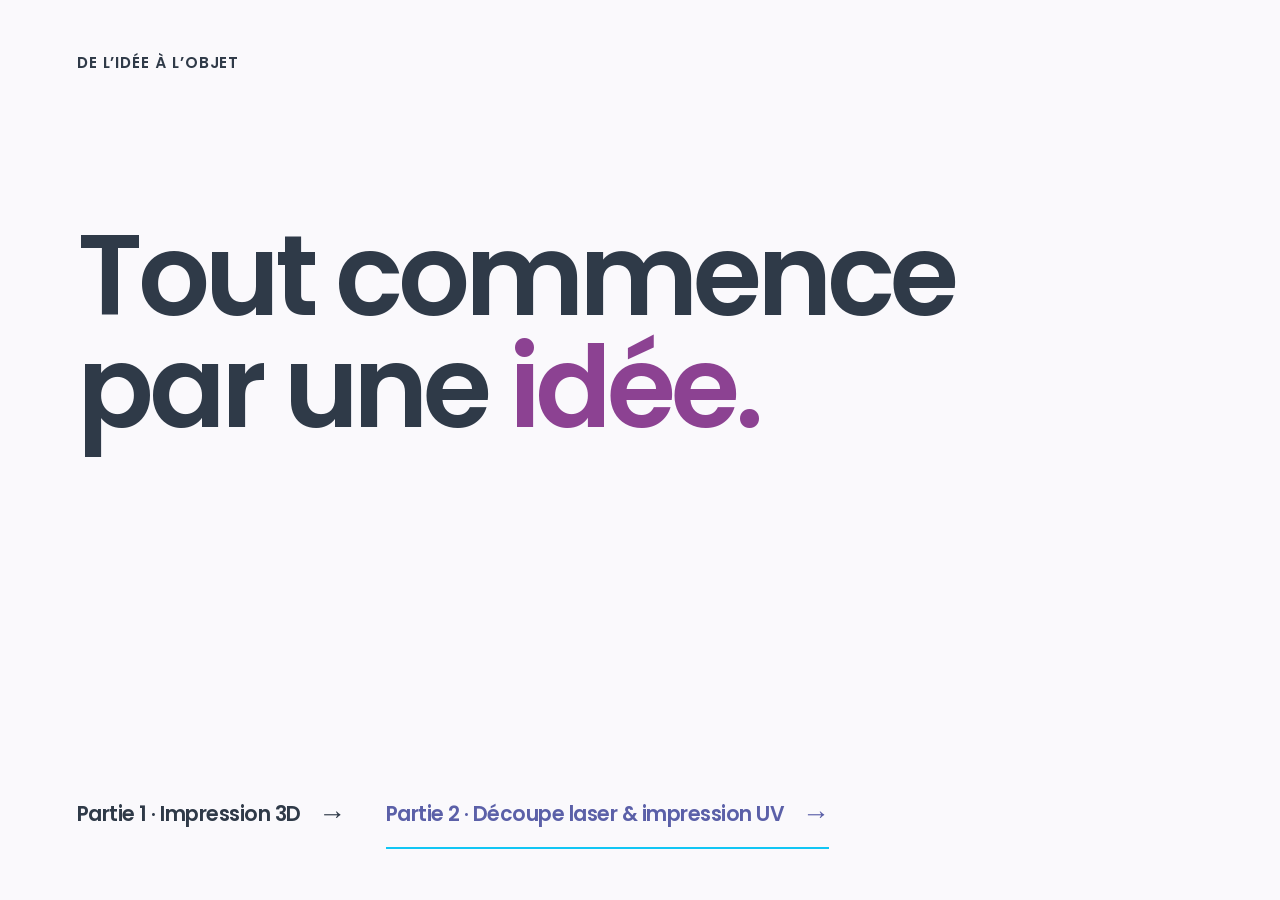
==== commit 3db79a0f: "Ajouter la partie 2 : découpe laser et impression UV - partie2.html / partie2.js : 9 écrans sur 2 h," ====
--- a/index.html
+++ b/index.html
@@ -6,7 +6,7 @@
   <title>De l’idée à l’objet · Digital Factory</title>
   <meta name="description" content="Observe, comprends et imprime un objet pratique : un atelier Digital Factory pour passer de l’idée à l’objet.">
   <link rel="icon" type="image/svg+xml" href="favicon.svg">
-  <link rel="stylesheet" href="style.css?v=72a389875393"><script type="module" src="app.js?v=c075706afee3"></script>
+  <link rel="stylesheet" href="style.css?v=bc286afba8bf"><script type="module" src="app.js?v=b0373b7b6f0f"></script>
 </head>
 <body class="intro-active">
   <section class="intro-screen" aria-labelledby="intro-title">
@@ -24,7 +24,7 @@
         </g>
       </svg>
     </div>
-    <button class="intro-enter" id="enter-workshop">Entrer dans l’atelier <span aria-hidden="true">→</span></button>
+    <div class="intro-choices"><button class="intro-enter" id="enter-workshop">Partie 1 · Impression 3D <span aria-hidden="true">→</span></button><a class="intro-enter intro-alt" href="partie2.html#intro">Partie 2 · Découpe laser &amp; impression UV <span aria-hidden="true">→</span></a></div>
   </section>
   <a class="skip" href="#stage">Aller à l’atelier</a>
   <header class="topbar">
--- a/style.css
+++ b/style.css
@@ -1,5 +1,5 @@
-:root{--ink:#2f3a48;--muted:#636763;--paper:#faf9fc;--orange:#5b60a8;--line:#dcdce7;--green:#e8dbee;--white:#fff;--radius:5px;font-family:'Poppins',Poppins,Arial,sans-serif;color:var(--ink);background:var(--paper);font-synthesis:none}
-*{box-sizing:border-box}body{margin:0}button,input,select,textarea{font:inherit}button,a,input,select,textarea{-webkit-tap-highlight-color:transparent}button,a{touch-action:manipulation}button{cursor:pointer;color:inherit}button:disabled{cursor:not-allowed;opacity:.4}button{border:0}a{color:inherit;text-underline-offset:4px}button:focus-visible,a:focus-visible,input:focus-visible,textarea:focus-visible,canvas:focus-visible{outline:3px solid #007fbd;outline-offset:4px}button:hover:not(:disabled){filter:brightness(.96)}.topbar{height:96px;padding:18px 3.2vw;display:flex;align-items:center;justify-content:space-between;gap:20px}.brand{display:flex;align-items:center;gap:12px;text-align:left;font-size:17px;font-weight:900;line-height:.93;letter-spacing:-.7px;background:none;padding:0}.brandmark{font-size:42px;line-height:1;color:var(--orange);transform:rotate(-13deg)}.brand-sub{display:block;font-size:10px;letter-spacing:1.1px;font-weight:600;margin-top:7px;line-height:1.3}.toptools{display:flex;align-items:center;gap:10px}.quiet{padding:13px 14px;border-radius:4px;background:none;font-size:14px}.mini{border:1px solid var(--line);padding:4px 7px;margin-left:8px;font-size:12px;border-radius:3px}.clock{background:var(--ink);color:var(--paper);padding:14px 18px;min-width:116px;border-radius:4px;font-size:14px;font-variant-numeric:tabular-nums}.progress-track{height:3px;background:var(--line)}#progress{height:100%;background:var(--orange);width:9.09%;transition:width .3s}#stage{min-height:calc(100svh - 191px);padding:34px 3.2vw 30px;outline:none}.eyebrow{font-size:12px;letter-spacing:1.8px;font-weight:700;text-transform:uppercase;display:flex;align-items:center;gap:14px;line-height:1.5}.eyebrow .time{font-variant-numeric:tabular-nums;letter-spacing:.4px;color:var(--muted);border-left:1px solid var(--line);padding-left:14px}.kicker-line{margin-bottom:22px;display:flex;justify-content:space-between;gap:20px;align-items:center}.kicker-line .label{font-size:12px;color:var(--muted);text-transform:uppercase;letter-spacing:1px}h1,h2,h3,p{margin:0}h1{font-size:clamp(56px,6.5vw,105px);line-height:.98;letter-spacing:-.065em;font-weight:800}h2{font-size:clamp(34px,4.4vw,66px);line-height:1.01;letter-spacing:-.055em;font-weight:800}h3{font-size:24px;line-height:1.08;letter-spacing:-.8px}.orange{color:var(--orange)}.muted{color:var(--muted)}.lede{font-size:clamp(18px,1.65vw,24px);line-height:1.4;max-width:610px}.body{font-size:17px;line-height:1.5}.small{font-size:14px;line-height:1.5}.micro{font-size:12px;line-height:1.5}.hero{display:grid;grid-template-columns:1.04fr 1fr;gap:4.5vw;align-items:stretch}.hero-copy{display:flex;flex-direction:column;justify-content:space-between;padding:14px 0 10px}.hero-copy .lede{margin-top:26px;max-width:490px}.hero-visual{position:relative;background:#111;min-height:460px;overflow:hidden;border-radius:var(--radius)}.hero-visual img{width:100%;height:100%;position:absolute;object-fit:cover;object-position:48% center}.photo-label{position:absolute;top:20px;left:20px;font-size:12px;letter-spacing:1.4px;background:rgba(15,15,15,.7);color:white;padding:10px 13px}.photo-caption{position:absolute;bottom:0;left:0;width:100%;background:linear-gradient(transparent,rgba(0,0,0,.8));padding:64px 22px 22px;color:white;display:flex;justify-content:space-between;gap:20px;align-items:end}.photo-caption strong{font-size:24px;line-height:1;letter-spacing:-1px}.photo-caption span{font-size:12px;max-width:130px;line-height:1.4;text-align:right}.scenario-tabs{display:flex;gap:8px;flex-wrap:wrap;margin-top:32px}.pill{padding:12px 16px;border:1px solid #bfc2b9;border-radius:100px;font-size:14px;background:transparent;min-height:44px}.pill[aria-pressed=true],.tab[aria-pressed=true]{background:var(--ink);color:white;border-color:var(--ink)}.challenge{border-top:1px solid var(--line);padding-top:19px;margin-top:28px;display:flex;align-items:start;gap:16px}.challenge .symbol{background:var(--orange);font-size:22px;font-weight:700;min-width:36px;height:36px;display:grid;place-items:center;border-radius:50%}.challenge p{font-size:16px;line-height:1.4}.challenge strong{display:block;margin-bottom:4px}.bottom{padding:19px 3.2vw;border-top:1px solid var(--line);display:flex;align-items:center;justify-content:space-between;gap:22px;min-height:92px;background:var(--paper)}.chapter{display:flex;gap:19px;align-items:center;font-size:14px}.chapter>span:first-child{font-size:12px;color:var(--muted);font-variant-numeric:tabular-nums}.nav-actions{display:flex;gap:9px}.nav-arrow{width:48px;min-height:46px;border:1px solid var(--line);background:transparent;border-radius:4px;font-size:22px}.next,.primary{background:var(--orange);color:var(--ink);font-weight:700;font-size:15px;min-height:48px;padding:14px 19px;border-radius:4px;display:inline-flex;gap:30px;align-items:center;justify-content:space-between;text-decoration:none}.primary.dark{background:var(--ink);color:white}.dots{display:flex;gap:0}.dot{width:22px;height:44px;background:none;display:grid;place-items:center}.dot:after{content:'';width:5px;height:5px;border-radius:100%;background:#b9bdb5}.dot[aria-current=step]:after{width:19px;height:5px;background:var(--orange);border-radius:8px}.split{display:grid;grid-template-columns:1fr 1fr;gap:4vw;margin-top:25px}.section-head{display:flex;justify-content:space-between;gap:40px;align-items:end;margin:9px 0 25px}.section-head .lede{max-width:420px;font-size:18px}.tabbar{display:flex;border-bottom:1px solid var(--line);gap:8px;flex-wrap:wrap;margin:24px 0}.tab{min-height:47px;padding:12px 18px;background:transparent;border-radius:5px 5px 0 0;font-size:15px}.case-card{padding:28px 32px;background:var(--ink);color:var(--paper);min-height:350px;display:flex;flex-direction:column;justify-content:space-between;position:relative;overflow:hidden;border-radius:5px}.case-card .case-num{font-size:125px;letter-spacing:-10px;line-height:.9;color:var(--orange);font-weight:800}.case-card h2{font-size:clamp(36px,3.9vw,62px);max-width:590px;margin-top:18px}.case-card .micro{color:#bfc6bb;margin-top:24px}.case-facts{display:grid;gap:0;align-content:center}.fact{padding:16px 0;border-bottom:1px solid var(--line);display:grid;grid-template-columns:95px 1fr;gap:20px}.fact strong{font-size:12px;letter-spacing:1px;text-transform:uppercase;color:var(--muted)}.fact p{font-size:20px;line-height:1.35}.fact.limit p{font-size:16px}.text-link{background:none;padding:13px 0;text-decoration:underline;text-underline-offset:4px;font-size:14px;text-align:left}.viewer-wrap{background:#e7e9e1;border:1px solid var(--line);border-radius:5px;position:relative;min-height:330px;overflow:hidden}.viewer-wrap canvas{width:100%;height:340px;display:block;touch-action:pan-y;cursor:grab}.viewer-wrap canvas:active{cursor:grabbing}.viewer-hint{position:absolute;left:18px;bottom:14px;font-size:12px;color:#41483e;pointer-events:none}.viewer-tools{display:flex;gap:5px;position:absolute;right:12px;top:12px}.viewer-tools button{background:var(--paper);width:42px;height:42px;font-size:21px;border:1px solid #c3c7bd;border-radius:4px}.steps{display:grid;grid-template-columns:repeat(4,1fr);gap:10px}.step-btn{padding:17px 18px;text-align:left;border:1px solid var(--line);background:none;border-radius:5px;display:flex;gap:12px;font-size:16px;line-height:1.25;align-items:center}.step-btn span{font-size:12px;color:var(--muted)}.step-btn[aria-pressed=true]{background:var(--orange);border-color:var(--orange);font-weight:700}.process-copy{padding:12px 0;display:flex;flex-direction:column;justify-content:center;gap:20px}.process-copy .number{font-size:16px;letter-spacing:2px;color:var(--muted)}.process-copy h3{font-size:38px}.range-label{display:flex;justify-content:space-between;gap:20px;font-size:14px;margin-bottom:8px}.range-box{margin-top:18px}.range-box input{width:100%;accent-color:var(--orange);height:36px;cursor:pointer}.objects{display:grid;grid-template-columns:repeat(3,1fr);gap:13px;margin:20px 0}.object{border:1px solid var(--line);border-radius:5px;padding:20px;text-align:left;background:transparent;display:flex;gap:13px;align-items:center;min-height:100px}.object[aria-pressed=true]{border:2px solid var(--orange);padding:19px;background:#ffebe1}.object span:first-child{font-size:30px;font-weight:800;color:#767d71}.object[aria-pressed=true] span:first-child{color:var(--orange)}.object strong{display:block;font-size:20px}.object small{display:block;font-size:14px;margin-top:6px;color:var(--muted)}.object-info{display:flex;flex-direction:column;justify-content:center;gap:20px}.specs{display:flex;flex-wrap:wrap;gap:10px}.specs span{border:1px solid var(--line);padding:7px 9px;border-radius:3px;font-size:12px}.notice{padding:15px 18px;border-left:3px solid var(--orange);background:#e9ebe3;font-size:14px;line-height:1.5}.fields{display:grid;grid-template-columns:1fr 1fr;gap:14px}.field label{font-size:14px;display:block;margin-bottom:7px}.field input,.field select,textarea,.wide-input{display:block;width:100%;background:transparent;border:1px solid #a8aea2;border-radius:4px;padding:12px;color:var(--ink);min-height:47px;font-size:17px}.field.wide{grid-column:1/-1}.budget{background:var(--ink);color:white;padding:27px;border-radius:5px;display:flex;flex-direction:column;gap:20px}.budget-number{font-size:76px;font-weight:800;line-height:.9;letter-spacing:-5px}.budget-number span{font-size:20px;letter-spacing:0;font-weight:400}.budget-status{font-size:23px;font-weight:700;line-height:1.2}.budget .small{color:#d0d5cb}.budget.good{background:#233e2c}.budget.bad{background:#4e2420}.checks{display:grid;gap:10px;margin-top:20px}.check{display:flex;align-items:start;gap:12px;padding:10px 0;font-size:15px;line-height:1.4;cursor:pointer}.check input{accent-color:var(--orange);width:21px;height:21px;min-width:21px;margin:0}.budget .primary{width:100%}.status-line{font-size:14px;line-height:1.5;padding:14px 0;border-bottom:1px solid #596154}.observe-list{display:grid;gap:10px}.observe{padding:23px;border:1px solid var(--line);text-align:left;background:none;border-radius:5px;min-height:91px}.observe strong{font-size:23px;display:block}.observe span{display:block;font-size:16px;line-height:1.4;margin-top:8px}.observe[aria-pressed=true]{background:var(--orange);border-color:var(--orange)}.material-crop{min-height:340px;position:relative;overflow:hidden;border-radius:5px;background:#111}.material-crop img{width:100%;height:100%;position:absolute;object-fit:cover;transform:scale(1.45);object-position:60% 40%}.material-crop .photo-label{top:auto;bottom:20px}.decision{padding:22px;border:1px solid var(--line);border-radius:5px;background:transparent;text-align:left;min-height:120px}.decision[aria-pressed=true]{background:var(--orange);border-color:var(--orange)}.decision strong{font-size:22px;display:block;margin-bottom:9px}.decision span{font-size:16px;line-height:1.4;display:block}.pair{display:grid;grid-template-columns:1fr 1fr;gap:12px}.feedback{margin-top:18px;padding:20px;border:1px solid var(--line);background:#e8eae2;border-radius:5px;font-size:17px;line-height:1.5;min-height:94px}.limits{margin-top:30px;display:grid;grid-template-columns:repeat(5,1fr);gap:12px}.limit-card{padding:22px 18px;min-height:260px;border:1px solid var(--line);background:none;text-align:left;display:flex;flex-direction:column;justify-content:space-between;border-radius:5px}.limit-card .limit-no{font-size:14px;letter-spacing:1px;color:var(--muted)}.limit-card strong{font-size:27px;letter-spacing:-1px;overflow-wrap:anywhere}.limit-card p{font-size:16px;line-height:1.45;margin-top:14px}.limit-card[aria-pressed=true]{background:var(--ink);color:white;border-color:var(--ink)}.limit-card[aria-pressed=true] .limit-no{color:var(--orange)}.cost{margin-top:20px;display:flex;gap:20px;align-items:center;padding:18px 20px;background:#e7e9e0;border-radius:4px;flex-wrap:wrap}.cost input{width:70px;padding:8px;background:transparent;border:1px solid #9ba491;font:inherit;border-radius:3px}.cost label{font-size:14px}.cost output{font-size:24px;font-weight:700;margin-left:auto}.workshop-note{background:var(--orange);padding:32px;border-radius:5px;display:flex;flex-direction:column;justify-content:space-between;min-height:335px}.workshop-note h2{font-size:50px}.workshop-note .micro{font-weight:700;letter-spacing:1px}.idea-form{display:grid;gap:14px;align-content:center}.idea-form label{font-size:16px;line-height:1.5}.idea-form input{margin-top:7px}.pitch{border-top:1px solid var(--line);margin-top:20px;padding-top:20px;font-size:20px;line-height:1.5}.recovery{display:grid;grid-template-columns:repeat(3,1fr);gap:15px;margin-top:30px}.recovery article{border-top:3px solid var(--ink);padding:20px 0}.recovery span{display:block;font-size:70px;line-height:1;letter-spacing:-5px;font-weight:800;color:var(--orange);margin-bottom:24px}.recovery h3{margin-bottom:14px}.recovery p{font-size:18px;line-height:1.45}.finish{display:grid;grid-template-columns:1.45fr 1fr;gap:4vw;align-items:center;min-height:430px}.finish h1{font-size:clamp(48px,5.9vw,88px)}.finish .lede{margin-top:25px}.finish-tag{display:inline-block;background:var(--orange);padding:9px 13px;font-size:14px;font-weight:700;margin-bottom:25px}.finish-actions{display:flex;gap:12px;flex-wrap:wrap;margin-top:27px}.finish-art{background:var(--ink);padding:35px;color:var(--paper);border-radius:5px}.finish-art .big{font-size:128px;line-height:.9;letter-spacing:-10px;font-weight:800;color:var(--orange)}.finish-art h3{font-size:32px;margin:30px 0 20px}.finish-art p{font-size:17px;line-height:1.5}dialog{border:0;background:var(--paper);color:var(--ink);border-radius:8px;max-width:780px;width:calc(100% - 30px);max-height:89svh;padding:26px 30px;box-shadow:0 20px 120px #0005}dialog::backdrop{background:#111b;backdrop-filter:blur(5px)}.modal-top{display:flex;align-items:center;justify-content:space-between;margin-bottom:15px}.modal-top .nav-arrow{border:0}.modal-title{font-size:38px;line-height:1.1;letter-spacing:-1.5px;margin:0 0 23px}.plan-row{display:flex;gap:20px;align-items:center;justify-content:space-between;min-height:55px;width:100%;border-top:1px solid var(--line);background:none;text-align:left;font-size:17px;padding:12px 0}.plan-row .small{color:var(--muted);min-width:96px}.plan-row strong{flex:1}.plan-row.active{color:#b52c0a}.guide-block{border-top:1px solid var(--line);padding:18px 0}.guide-block h3{font-size:19px;margin-bottom:10px}.guide-block p,.guide-block li{font-size:16px;line-height:1.55}.guide-block ul{padding-left:20px}.guide-quote{font-size:24px;line-height:1.35;letter-spacing:-.5px;margin:18px 0;padding:20px;background:#ffded0}.sources a{display:block;font-size:17px;margin:17px 0 4px}.sr-only,.skip:not(:focus){position:absolute;width:1px;height:1px;padding:0;margin:-1px;overflow:hidden;clip:rect(0,0,0,0);white-space:nowrap;border:0}.skip:focus{position:fixed;top:0;left:0;background:white;padding:20px;z-index:99}.fade-in{animation:appear .25s ease-out}@keyframes appear{from{opacity:.2;transform:translateY(7px)}to{opacity:1;transform:none}}@media(prefers-reduced-motion:reduce){*,*:before,*:after{animation:none!important;transition:none!important;scroll-behavior:auto!important}}
+:root{--ink:#2f3a48;--muted:#636763;--paper:#faf9fc;--orange:#5b60a8;--flash:#11c6f4;--line:#dcdce7;--green:#e8dbee;--white:#fff;--radius:5px;font-family:'Poppins',Poppins,Arial,sans-serif;color:var(--ink);background:var(--paper);font-synthesis:none}
+*{box-sizing:border-box}body{margin:0}button,input,select,textarea{font:inherit}button,a,input,select,textarea{-webkit-tap-highlight-color:transparent}button,a{touch-action:manipulation}button{cursor:pointer;color:inherit}button:disabled{cursor:not-allowed;opacity:.4}button{border:0}a{color:inherit;text-underline-offset:4px}button:focus-visible,a:focus-visible,input:focus-visible,textarea:focus-visible,canvas:focus-visible{outline:3px solid #007fbd;outline-offset:4px}button:hover:not(:disabled){filter:brightness(.96)}.topbar{height:96px;padding:18px 3.2vw;display:flex;align-items:center;justify-content:space-between;gap:20px}.brand{display:flex;align-items:center;gap:12px;text-align:left;font-size:17px;font-weight:900;line-height:.93;letter-spacing:-.7px;background:none;padding:0}.brandmark{font-size:42px;line-height:1;color:var(--orange);transform:rotate(-13deg)}.brand-sub{display:block;font-size:10px;letter-spacing:1.1px;font-weight:600;margin-top:7px;line-height:1.3}.toptools{display:flex;align-items:center;gap:10px}.quiet{padding:13px 14px;border-radius:4px;background:none;font-size:14px}.mini{border:1px solid var(--line);padding:4px 7px;margin-left:8px;font-size:12px;border-radius:3px}.clock{background:var(--ink);color:var(--paper);padding:14px 18px;min-width:116px;border-radius:4px;font-size:14px;font-variant-numeric:tabular-nums}.progress-track{height:3px;background:var(--line)}#progress{height:100%;background:var(--orange);width:9.09%;transition:width .3s}#stage{min-height:calc(100svh - 191px);padding:34px 3.2vw 30px;outline:none}.eyebrow{font-size:12px;letter-spacing:1.8px;font-weight:700;text-transform:uppercase;display:flex;align-items:center;gap:14px;line-height:1.5}.eyebrow .time{font-variant-numeric:tabular-nums;letter-spacing:.4px;color:var(--muted);border-left:1px solid var(--line);padding-left:14px}.kicker-line{margin-bottom:22px;display:flex;justify-content:space-between;gap:20px;align-items:center}.kicker-line .label{font-size:12px;color:var(--muted);text-transform:uppercase;letter-spacing:1px}h1,h2,h3,p{margin:0}h1{font-size:clamp(56px,6.5vw,105px);line-height:.98;letter-spacing:-.065em;font-weight:800}h2{font-size:clamp(34px,4.4vw,66px);line-height:1.01;letter-spacing:-.055em;font-weight:800}h3{font-size:24px;line-height:1.08;letter-spacing:-.8px}.orange{color:var(--orange)}.muted{color:var(--muted)}.lede{font-size:clamp(18px,1.65vw,24px);line-height:1.4;max-width:610px}.body{font-size:17px;line-height:1.5}.small{font-size:14px;line-height:1.5}.micro{font-size:12px;line-height:1.5}.hero{display:grid;grid-template-columns:1.04fr 1fr;gap:4.5vw;align-items:stretch}.hero-copy{display:flex;flex-direction:column;justify-content:space-between;padding:14px 0 10px}.hero-copy .lede{margin-top:26px;max-width:490px}.hero-visual{position:relative;background:#111;min-height:460px;overflow:hidden;border-radius:var(--radius)}.hero-visual img{width:100%;height:100%;position:absolute;object-fit:cover;object-position:48% center}.photo-label{position:absolute;top:20px;left:20px;font-size:12px;letter-spacing:1.4px;background:rgba(15,15,15,.7);color:white;padding:10px 13px}.photo-caption{position:absolute;bottom:0;left:0;width:100%;background:linear-gradient(transparent,rgba(0,0,0,.8));padding:64px 22px 22px;color:white;display:flex;justify-content:space-between;gap:20px;align-items:end}.photo-caption strong{font-size:24px;line-height:1;letter-spacing:-1px}.photo-caption span{font-size:12px;max-width:130px;line-height:1.4;text-align:right}.scenario-tabs{display:flex;gap:8px;flex-wrap:wrap;margin-top:32px}.pill{padding:12px 16px;border:1px solid #bfc2b9;border-radius:100px;font-size:14px;background:transparent;min-height:44px}.pill[aria-pressed=true],.tab[aria-pressed=true]{background:var(--ink);color:white;border-color:var(--ink)}.challenge{border-top:1px solid var(--line);padding-top:19px;margin-top:28px;display:flex;align-items:start;gap:16px}.challenge .symbol{background:var(--orange);font-size:22px;font-weight:700;min-width:36px;height:36px;display:grid;place-items:center;border-radius:50%}.challenge p{font-size:16px;line-height:1.4}.challenge strong{display:block;margin-bottom:4px}.bottom{padding:19px 3.2vw;border-top:1px solid var(--line);display:flex;align-items:center;justify-content:space-between;gap:22px;min-height:92px;background:var(--paper)}.chapter{display:flex;gap:19px;align-items:center;font-size:14px}.chapter>span:first-child{font-size:12px;color:var(--muted);font-variant-numeric:tabular-nums}.nav-actions{display:flex;gap:9px}.nav-arrow{width:48px;min-height:46px;border:1px solid var(--line);background:transparent;border-radius:4px;font-size:22px}.next,.primary{background:var(--orange);color:var(--ink);font-weight:700;font-size:15px;min-height:48px;padding:14px 19px;border-radius:4px;display:inline-flex;gap:30px;align-items:center;justify-content:space-between;text-decoration:none}.primary.dark{background:var(--ink);color:white}.dots{display:flex;gap:0}.dot{width:22px;height:44px;background:none;display:grid;place-items:center}.dot:after{content:'';width:5px;height:5px;border-radius:100%;background:#b9bdb5}.dot[aria-current=step]:after{width:19px;height:5px;background:var(--orange);border-radius:8px}.split{display:grid;grid-template-columns:1fr 1fr;gap:4vw;margin-top:25px}.section-head{display:flex;justify-content:space-between;gap:40px;align-items:end;margin:9px 0 25px}.section-head .lede{max-width:420px;font-size:18px}.tabbar{display:flex;border-bottom:1px solid var(--line);gap:8px;flex-wrap:wrap;margin:24px 0}.tab{min-height:47px;padding:12px 18px;background:transparent;border-radius:5px 5px 0 0;font-size:15px}.case-card{padding:28px 32px;background:var(--ink);color:var(--paper);min-height:350px;display:flex;flex-direction:column;justify-content:space-between;position:relative;overflow:hidden;border-radius:5px}.case-card .case-num{font-size:125px;letter-spacing:-10px;line-height:.9;color:var(--orange);font-weight:800}.case-card h2{font-size:clamp(36px,3.9vw,62px);max-width:590px;margin-top:18px}.case-card .micro{color:#bfc6bb;margin-top:24px}.case-facts{display:grid;gap:0;align-content:center}.fact{padding:16px 0;border-bottom:1px solid var(--line);display:grid;grid-template-columns:95px 1fr;gap:20px}.fact strong{font-size:12px;letter-spacing:1px;text-transform:uppercase;color:var(--muted)}.fact p{font-size:20px;line-height:1.35}.fact.limit p{font-size:16px}.text-link{background:none;padding:13px 0;text-decoration:underline;text-underline-offset:4px;font-size:14px;text-align:left}.viewer-wrap{background:#e7e9e1;border:1px solid var(--line);border-radius:5px;position:relative;min-height:330px;overflow:hidden}.viewer-wrap canvas{width:100%;height:340px;display:block;touch-action:pan-y;cursor:grab}.viewer-wrap canvas:active{cursor:grabbing}.viewer-hint{position:absolute;left:18px;bottom:14px;font-size:12px;color:#41483e;pointer-events:none}.viewer-tools{display:flex;gap:5px;position:absolute;right:12px;top:12px}.viewer-tools button{background:var(--paper);width:42px;height:42px;font-size:21px;border:1px solid #c3c7bd;border-radius:4px}.steps{display:grid;grid-template-columns:repeat(4,1fr);gap:10px}.step-btn{padding:17px 18px;text-align:left;border:1px solid var(--line);background:none;border-radius:5px;display:flex;gap:12px;font-size:16px;line-height:1.25;align-items:center}.step-btn span{font-size:12px;color:var(--muted)}.step-btn[aria-pressed=true]{background:var(--orange);border-color:var(--orange);font-weight:700}.process-copy{padding:12px 0;display:flex;flex-direction:column;justify-content:center;gap:20px}.process-copy .number{font-size:16px;letter-spacing:2px;color:var(--muted)}.process-copy h3{font-size:38px}.range-label{display:flex;justify-content:space-between;gap:20px;font-size:14px;margin-bottom:8px}.range-box{margin-top:18px}.range-box input{width:100%;accent-color:var(--orange);height:36px;cursor:pointer}.objects{display:grid;grid-template-columns:repeat(3,1fr);gap:13px;margin:20px 0}.object{border:1px solid var(--line);border-radius:5px;padding:20px;text-align:left;background:transparent;display:flex;gap:13px;align-items:center;min-height:100px}.object[aria-pressed=true]{border:2px solid var(--orange);padding:19px;background:#eeedf6}.object span:first-child{font-size:30px;font-weight:800;color:#767d71}.object[aria-pressed=true] span:first-child{color:var(--orange)}.object strong{display:block;font-size:20px}.object small{display:block;font-size:14px;margin-top:6px;color:var(--muted)}.object-info{display:flex;flex-direction:column;justify-content:center;gap:20px}.specs{display:flex;flex-wrap:wrap;gap:10px}.specs span{border:1px solid var(--line);padding:7px 9px;border-radius:3px;font-size:12px}.notice{padding:15px 18px;border-left:3px solid var(--orange);background:#e9ebe3;font-size:14px;line-height:1.5}.fields{display:grid;grid-template-columns:1fr 1fr;gap:14px}.field label{font-size:14px;display:block;margin-bottom:7px}.field input,.field select,textarea,.wide-input{display:block;width:100%;background:transparent;border:1px solid #a8aea2;border-radius:4px;padding:12px;color:var(--ink);min-height:47px;font-size:17px}.field.wide{grid-column:1/-1}.budget{background:var(--ink);color:white;padding:27px;border-radius:5px;display:flex;flex-direction:column;gap:20px}.budget-number{font-size:76px;font-weight:800;line-height:.9;letter-spacing:-5px}.budget-number span{font-size:20px;letter-spacing:0;font-weight:400}.budget-status{font-size:23px;font-weight:700;line-height:1.2}.budget .small{color:#d0d5cb}.budget.good{background:#233e2c}.budget.bad{background:#4e2420}.checks{display:grid;gap:10px;margin-top:20px}.check{display:flex;align-items:start;gap:12px;padding:10px 0;font-size:15px;line-height:1.4;cursor:pointer}.check input{accent-color:var(--orange);width:21px;height:21px;min-width:21px;margin:0}.budget .primary{width:100%}.status-line{font-size:14px;line-height:1.5;padding:14px 0;border-bottom:1px solid #596154}.observe-list{display:grid;gap:10px}.observe{padding:23px;border:1px solid var(--line);text-align:left;background:none;border-radius:5px;min-height:91px}.observe strong{font-size:23px;display:block}.observe span{display:block;font-size:16px;line-height:1.4;margin-top:8px}.observe[aria-pressed=true]{background:var(--orange);border-color:var(--orange)}.material-crop{min-height:340px;position:relative;overflow:hidden;border-radius:5px;background:#111}.material-crop img{width:100%;height:100%;position:absolute;object-fit:cover;transform:scale(1.45);object-position:60% 40%}.material-crop .photo-label{top:auto;bottom:20px}.decision{padding:22px;border:1px solid var(--line);border-radius:5px;background:transparent;text-align:left;min-height:120px}.decision[aria-pressed=true]{background:var(--orange);border-color:var(--orange)}.decision strong{font-size:22px;display:block;margin-bottom:9px}.decision span{font-size:16px;line-height:1.4;display:block}.pair{display:grid;grid-template-columns:1fr 1fr;gap:12px}.feedback{margin-top:18px;padding:20px;border:1px solid var(--line);background:#e8eae2;border-radius:5px;font-size:17px;line-height:1.5;min-height:94px}.limits{margin-top:30px;display:grid;grid-template-columns:repeat(5,1fr);gap:12px}.limit-card{padding:22px 18px;min-height:260px;border:1px solid var(--line);background:none;text-align:left;display:flex;flex-direction:column;justify-content:space-between;border-radius:5px}.limit-card .limit-no{font-size:14px;letter-spacing:1px;color:var(--muted)}.limit-card strong{font-size:27px;letter-spacing:-1px;overflow-wrap:anywhere}.limit-card p{font-size:16px;line-height:1.45;margin-top:14px}.limit-card[aria-pressed=true]{background:var(--ink);color:white;border-color:var(--ink)}.limit-card[aria-pressed=true] .limit-no{color:var(--orange)}.cost{margin-top:20px;display:flex;gap:20px;align-items:center;padding:18px 20px;background:#e7e9e0;border-radius:4px;flex-wrap:wrap}.cost input{width:70px;padding:8px;background:transparent;border:1px solid #9ba491;font:inherit;border-radius:3px}.cost label{font-size:14px}.cost output{font-size:24px;font-weight:700;margin-left:auto}.workshop-note{background:var(--orange);padding:32px;border-radius:5px;display:flex;flex-direction:column;justify-content:space-between;min-height:335px}.workshop-note h2{font-size:50px}.workshop-note .micro{font-weight:700;letter-spacing:1px}.idea-form{display:grid;gap:14px;align-content:center}.idea-form label{font-size:16px;line-height:1.5}.idea-form input{margin-top:7px}.pitch{border-top:1px solid var(--line);margin-top:20px;padding-top:20px;font-size:20px;line-height:1.5}.recovery{display:grid;grid-template-columns:repeat(3,1fr);gap:15px;margin-top:30px}.recovery article{border-top:3px solid var(--ink);padding:20px 0}.recovery span{display:block;font-size:70px;line-height:1;letter-spacing:-5px;font-weight:800;color:var(--orange);margin-bottom:24px}.recovery h3{margin-bottom:14px}.recovery p{font-size:18px;line-height:1.45}.finish{display:grid;grid-template-columns:1.45fr 1fr;gap:4vw;align-items:center;min-height:430px}.finish h1{font-size:clamp(48px,5.9vw,88px)}.finish .lede{margin-top:25px}.finish-tag{display:inline-block;background:var(--orange);padding:9px 13px;font-size:14px;font-weight:700;margin-bottom:25px}.finish-actions{display:flex;gap:12px;flex-wrap:wrap;margin-top:27px}.finish-art{background:var(--ink);padding:35px;color:var(--paper);border-radius:5px}.finish-art .big{font-size:128px;line-height:.9;letter-spacing:-10px;font-weight:800;color:var(--orange)}.finish-art h3{font-size:32px;margin:30px 0 20px}.finish-art p{font-size:17px;line-height:1.5}dialog{border:0;background:var(--paper);color:var(--ink);border-radius:8px;max-width:780px;width:calc(100% - 30px);max-height:89svh;padding:26px 30px;box-shadow:0 20px 120px #0005}dialog::backdrop{background:#111b;backdrop-filter:blur(5px)}.modal-top{display:flex;align-items:center;justify-content:space-between;margin-bottom:15px}.modal-top .nav-arrow{border:0}.modal-title{font-size:38px;line-height:1.1;letter-spacing:-1.5px;margin:0 0 23px}.plan-row{display:flex;gap:20px;align-items:center;justify-content:space-between;min-height:55px;width:100%;border-top:1px solid var(--line);background:none;text-align:left;font-size:17px;padding:12px 0}.plan-row .small{color:var(--muted);min-width:96px}.plan-row strong{flex:1}.plan-row.active{color:#8c4292}.guide-block{border-top:1px solid var(--line);padding:18px 0}.guide-block h3{font-size:19px;margin-bottom:10px}.guide-block p,.guide-block li{font-size:16px;line-height:1.55}.guide-block ul{padding-left:20px}.guide-quote{font-size:24px;line-height:1.35;letter-spacing:-.5px;margin:18px 0;padding:20px;background:#eeedf6}.sources a{display:block;font-size:17px;margin:17px 0 4px}.sr-only,.skip:not(:focus){position:absolute;width:1px;height:1px;padding:0;margin:-1px;overflow:hidden;clip:rect(0,0,0,0);white-space:nowrap;border:0}.skip:focus{position:fixed;top:0;left:0;background:white;padding:20px;z-index:99}.fade-in{animation:appear .25s ease-out}@keyframes appear{from{opacity:.2;transform:translateY(7px)}to{opacity:1;transform:none}}@media(prefers-reduced-motion:reduce){*,*:before,*:after{animation:none!important;transition:none!important;scroll-behavior:auto!important}}
 @media(min-width:1600px){#stage{padding-top:45px}.hero-visual{min-height:560px}.viewer-wrap canvas{height:410px}.case-card{min-height:450px}}
 @media(max-width:1100px){h1{font-size:68px}.hero{gap:30px}.hero-visual{min-height:430px}.dots{display:none}.limits{grid-template-columns:repeat(3,1fr)}.limit-card{min-height:210px}.section-head .lede{max-width:330px}.steps{grid-template-columns:repeat(2,1fr)}.object{padding:15px}.object[aria-pressed=true]{padding:14px}.object strong{font-size:18px}.fact{grid-template-columns:75px 1fr;gap:12px}.topbar{height:88px}#stage{min-height:calc(100svh - 183px)}.toptools{gap:0}.quiet{padding:12px 10px}.mini{display:none}}
 @media(max-width:750px){.topbar{height:auto;min-height:84px;padding:15px 20px;flex-wrap:wrap;gap:15px}.brand{font-size:15px}.brandmark{font-size:36px}.brand-sub{font-size:9px}.toptools{margin-left:auto}.quiet{font-size:13px;padding:11px 9px}.clock{font-size:13px;padding:12px;min-width:97px}#guide{display:none}#stage{padding:25px 20px 27px;min-height:calc(100svh - 178px)}.hero,.split,.finish{grid-template-columns:1fr;gap:24px}.hero-copy{padding:0}.hero h1{font-size:clamp(55px,10vw,78px)}.hero-visual{min-height:320px}.hero-copy .lede{margin-top:20px}.scenario-tabs{margin-top:23px}.challenge{margin-top:23px}.kicker-line{margin-bottom:19px}.kicker-line .label{display:none}.bottom{position:sticky;bottom:0;z-index:5;padding:12px 20px;min-height:77px;gap:12px;box-shadow:0 -3px 18px #00000006}.chapter{gap:6px;flex-direction:column;align-items:start;font-size:12px}.next{font-size:14px;padding:12px 15px;gap:18px}.nav-arrow{width:43px}.section-head{display:block}.section-head .lede{max-width:100%;margin-top:15px}.tabbar{gap:1px}.tab{font-size:14px;padding:12px}.case-card{min-height:295px;padding:25px}.case-card .case-num{font-size:90px}.case-card h2{font-size:43px}.fact p{font-size:18px}.steps{gap:7px}.step-btn{padding:15px 12px;font-size:14px}.viewer-wrap canvas{height:290px}.viewer-wrap{min-height:290px}.objects{grid-template-columns:1fr;gap:7px}.object{min-height:68px;padding:13px}.object[aria-pressed=true]{padding:12px}.object small{margin-top:3px}.object span:first-child{font-size:23px}.object strong{font-size:18px}.limits{grid-template-columns:1fr;gap:9px}.limit-card{min-height:100px;display:block}.limit-card .limit-no{margin-right:20px;display:inline-block}.limit-card strong{font-size:25px}.limit-card p{padding-left:40px;margin-top:10px}.cost{gap:14px}.cost output{margin-left:0}.workshop-note{min-height:260px;padding:26px}.workshop-note h2{font-size:43px}.recovery{grid-template-columns:1fr;gap:20px}.recovery article{padding:17px 0;display:grid;grid-template-columns:65px 1fr;gap:5px 20px}.recovery span{font-size:58px;grid-row:1/3;margin-bottom:0}.recovery h3{margin-bottom:5px}.finish{min-height:0}.finish h1{font-size:53px}.finish-art{padding:28px}.finish-art .big{font-size:95px}.finish-art h3{margin-top:22px}.eyebrow{font-size:11px;gap:10px;letter-spacing:1.3px}.eyebrow .time{padding-left:10px}.pair{grid-template-columns:1fr}.decision{min-height:95px}dialog{padding:18px}.modal-title{font-size:31px}.plan-row{gap:10px;font-size:15px}.plan-row .small{min-width:83px;font-size:12px}.guide-quote{font-size:21px}.photo-caption strong{font-size:23px}}
@@ -18,7 +18,7 @@
 .case-hint{font-size:16px;color:var(--muted);margin:0 0 10px}
 .case-questions{border-top:1px solid var(--line);margin-bottom:12px}
 .case-question{appearance:none;display:block;width:100%;text-align:left;border:0;border-bottom:1px solid var(--line);background:transparent;padding:13px 2px;color:var(--ink);cursor:pointer;min-height:51px;font:inherit}
-.case-question:hover{background:rgba(255,91,45,.06)}
+.case-question:hover{background:rgba(91,96,168,.06)}
 .case-question:focus-visible{outline:3px solid var(--orange);outline-offset:2px}
 .case-question-top{display:flex;align-items:center;justify-content:space-between;gap:15px;font-size:16px}
 .case-question-top strong{font-weight:750}
@@ -31,7 +31,7 @@
 @media(max-width:600px){.case-photo img{aspect-ratio:4/3}.case-question-body{font-size:17px}.case-hint{font-size:15px}}
 .case-photo img[src$="sante.webp"]{object-fit:contain;background:#1f514d}
 .case-question-top strong{font-size:17px;line-height:1.23;letter-spacing:-.01em;font-weight:650}
-.case-question-body.case-answer{font-size:17px;color:#d94d25;font-weight:600}
+.case-question-body.case-answer{font-size:17px;color:#5b60a8;font-weight:600}
 .luminaire-context{display:flex;align-items:center;gap:12px;border:1px solid var(--line);border-top:0;padding:9px 13px;background:#faf9f5;border-radius:0 0 5px 5px}
 .luminaire-context svg{width:50%;max-width:280px;min-width:170px;height:auto;flex:none}
 .luminaire-context p{font-size:13px;line-height:1.3;color:#4c544f}
@@ -56,7 +56,7 @@
 .material-choice button[aria-pressed=true]{background:var(--ink);border-color:var(--ink);color:white}
 .material-choice strong{display:block;font-size:26px;letter-spacing:-.03em}
 .material-choice span{display:block;margin-top:8px;font-size:14px;line-height:1.3}
-.material-choice button[aria-pressed=true] strong{color:#ff875e}
+.material-choice button[aria-pressed=true] strong{color:var(--flash)}
 .material-detail{display:grid;gap:12px}
 .material-detail .lede{font-size:20px}
 .heated-diagram,.layer-demo{border:1px solid var(--line);border-radius:5px;overflow:hidden;background:#e9ece6}
@@ -119,10 +119,10 @@
 .sample-topic-label{font-size:15px;color:#505d51;font-weight:700}
 .sample-topic summary>strong{font-size:24px;line-height:1.15;letter-spacing:-.02em}
 .sample-reveal{font-size:14px;display:flex;gap:12px;justify-content:space-between;align-items:center;margin-top:auto;color:#555f51}
-.sample-reveal>span{font-size:26px;color:#b83a14}
+.sample-reveal>span{font-size:26px;color:#8c4292}
 .sample-topic[open] .sample-reveal>span{transform:rotate(45deg)}
 .sample-topic[open]{border-color:var(--orange)}
-.sample-topic>p{font-size:17px;line-height:1.45;border-top:1px solid var(--line);padding:18px 23px;background:#fff0e8}
+.sample-topic>p{font-size:17px;line-height:1.45;border-top:1px solid var(--line);padding:18px 23px;background:#f3f2f9}
 .sample-takeaway{margin-top:22px;border-top:1px solid var(--line);padding-top:18px;display:flex;gap:30px;align-items:start}
 .sample-takeaway strong{font-size:21px;line-height:1.2;flex:1}
 .sample-takeaway p{font-size:17px;line-height:1.4;flex:1.5}
@@ -226,3 +226,25 @@
 .practical-note{font-size:12px;line-height:1.7;color:#626976;margin:18px 0}
 @media(max-width:1000px){.practical-examples{gap:12px}.practical-copy{padding:16px}.practical-copy h3{font-size:19px}.project-brief{gap:24px}}
 @media(max-width:750px){.practical-examples,.project-brief{grid-template-columns:1fr}.example-heading{display:block}.example-heading p{margin-top:8px}.practical-copy>p{min-height:0}.project-brief{padding:22px}}
+/* Accent flash DF : bleu clair (prélevé sur le filament de premieres-couches.webp), réservé aux points d’accroche sur fonds sombres */
+.case-card .case-num,.finish-art .big,.closing-card li>span,.closing-card>.eyebrow,.limit-card[aria-pressed=true] .limit-no{color:var(--flash)}
+.step-btn[aria-pressed=true],.observe[aria-pressed=true],.decision[aria-pressed=true]{color:#fff}.step-btn[aria-pressed=true] span{color:#fff;opacity:.85}
+.brief-rules{list-style:none;margin:0;padding:0;display:grid;gap:14px;align-content:center}.brief-rules li{display:grid;grid-template-columns:40px 1fr;gap:14px;align-items:start;background:#fff;border:1px solid var(--line);border-radius:8px;padding:16px 18px}.brief-rules li>span{width:40px;height:40px;border-radius:50%;display:grid;place-items:center;background:var(--orange);color:#fff;font-weight:700;font-size:16px}.brief-rules li:last-child>span{background:var(--accent);font-style:italic}.brief-rules strong{display:block;font-size:17px;line-height:1.3}.brief-rules p{font-size:14px;line-height:1.55;color:#5c6370;margin-top:4px}
+@media(max-width:750px){.project-brief{grid-template-columns:1fr;gap:20px}}
+/* ——— Accueil : choix de la partie ——— */
+.intro-choices{display:flex;flex-wrap:wrap;gap:8px 40px;align-items:center}.intro-alt{color:var(--orange);text-decoration:none;border-bottom:2px solid var(--flash)}
+/* ——— Partie 2 · Laser & UV ——— */
+.p2-scene svg,.p2-scene img{position:relative;display:block;width:100%;height:auto;aspect-ratio:4/3;object-fit:cover}
+.p2-usage .case-card{min-height:330px}.p2-answer button{justify-self:start;font-size:14px}.p2-chips{display:flex;flex-wrap:wrap;gap:8px;margin-top:12px}.p2-chip{font-size:12px;font-weight:600;padding:6px 10px;border-radius:100px;background:#eeedf6;color:var(--orange)}.p2-chip.uv{background:#e3f7fd;color:#0b6f8a}
+.p2-duo{display:grid;grid-template-columns:1fr 1fr;gap:16px;margin-top:10px}.p2-machine{padding:26px;border-radius:8px;background:var(--ink);color:#fff;display:flex;flex-direction:column;gap:12px}.p2-machine .eyebrow{color:var(--flash)}.p2-machine.uv{background:var(--orange)}.p2-machine.uv .eyebrow{color:#fff}.p2-machine h3{font-size:30px}.p2-machine p{font-size:16px;line-height:1.5;color:#e6e8ef}.p2-machine ul{margin:0;padding-left:18px;font-size:15px;line-height:1.6}
+.p2-quiz{margin-top:22px;border:1px solid var(--line);border-radius:8px;padding:8px 20px}.p2-quiz-head{display:flex;justify-content:space-between;gap:16px;align-items:center;padding:12px 0;flex-wrap:wrap}.p2-quiz-row{display:grid;grid-template-columns:1fr auto;gap:8px 16px;align-items:center;padding:12px 0;border-top:1px solid var(--line)}.p2-need{font-size:17px;font-weight:600}.p2-quiz-choices{display:flex;gap:6px;flex-wrap:wrap}.p2-quiz-feedback{grid-column:1/-1;font-size:15px;line-height:1.5;padding:10px 14px;border-radius:5px;border-left:3px solid}.p2-quiz-feedback.ok{background:#e3f7fd;border-color:var(--flash)}.p2-quiz-feedback.ko{background:#f6eaf6;border-color:var(--accent)}
+.p2-steps{grid-template-columns:repeat(4,1fr);margin:6px 0 22px}.p2-layer-btns{display:flex;gap:8px;flex-wrap:wrap;margin:14px 0 10px}.p2-dot{display:inline-block;width:10px;height:10px;border-radius:50%;margin-right:8px;vertical-align:middle}.p2-white{margin-top:4px}
+.p2-safety{display:grid;gap:10px}.p2-safety>div{display:grid;grid-template-columns:44px 1fr;gap:2px 14px;padding:16px 18px;border:1px solid var(--line);border-radius:8px;background:#fff}.p2-safety span{grid-row:1/3;width:40px;height:40px;border-radius:50%;background:var(--ink);color:var(--flash);display:grid;place-items:center;font-weight:700;font-size:14px}.p2-safety strong{font-size:18px}.p2-safety p{font-size:14px;line-height:1.5;color:#5c6370}
+.p2-materials{display:grid;grid-template-columns:repeat(4,1fr);gap:8px;margin-top:8px}.p2-mat{min-height:58px;padding:12px 14px;border:1px solid var(--line);border-radius:6px;background:transparent;text-align:left;font-size:15px;font-weight:600}.p2-mat[aria-pressed=true]{background:var(--ink);border-color:var(--ink);color:#fff}.p2-mat.danger{border-color:#d9a3d9}
+.p2-mat-card{margin-top:16px;padding:24px;border-radius:8px;background:#eeedf6;border-left:4px solid var(--accent);display:grid;gap:16px}.p2-mat-card h3{font-size:28px}.p2-verdicts{display:grid;grid-template-columns:repeat(3,1fr);gap:10px}.p2-verdicts>div{background:#fff;border-radius:6px;padding:12px 14px;display:grid;gap:8px}
+.p2-verdict,.p2-tf{display:inline-block;justify-self:start;font-size:14px;font-weight:700;padding:5px 10px;border-radius:100px}.p2-verdict.ok,.p2-tf.ok{background:#e3f7fd;color:#0b6f8a}.p2-verdict.att{background:#fff4d6;color:#7a5a00}.p2-verdict.no{background:#e9eaee;color:#4b5160}.p2-verdict.ban,.p2-tf.no{background:var(--accent);color:#fff}
+.p2-truths{grid-template-columns:repeat(3,1fr)}.p2-truths .limit-card{min-height:200px}.p2-truths .limit-card strong{font-size:21px;letter-spacing:-.3px}.p2-truths .limit-card[aria-pressed=true] p{color:#e6e8ef}
+.p2-app-pending{background:#ffffff26;border-radius:6px;padding:14px 16px;font-size:15px;line-height:1.5}.p2-app-pending strong{display:block}.workshop-note .primary{background:var(--ink);color:#fff}
+.p2-create{align-content:start}
+@media(max-width:850px){.p2-duo,.p2-verdicts{grid-template-columns:1fr}.p2-materials{grid-template-columns:repeat(2,1fr)}.p2-truths{grid-template-columns:1fr}.p2-steps{grid-template-columns:repeat(2,1fr)}.p2-quiz-row{grid-template-columns:1fr}}
+.workshop-note{color:#fff}.p2-create li:last-child>span{background:var(--orange);font-style:normal}
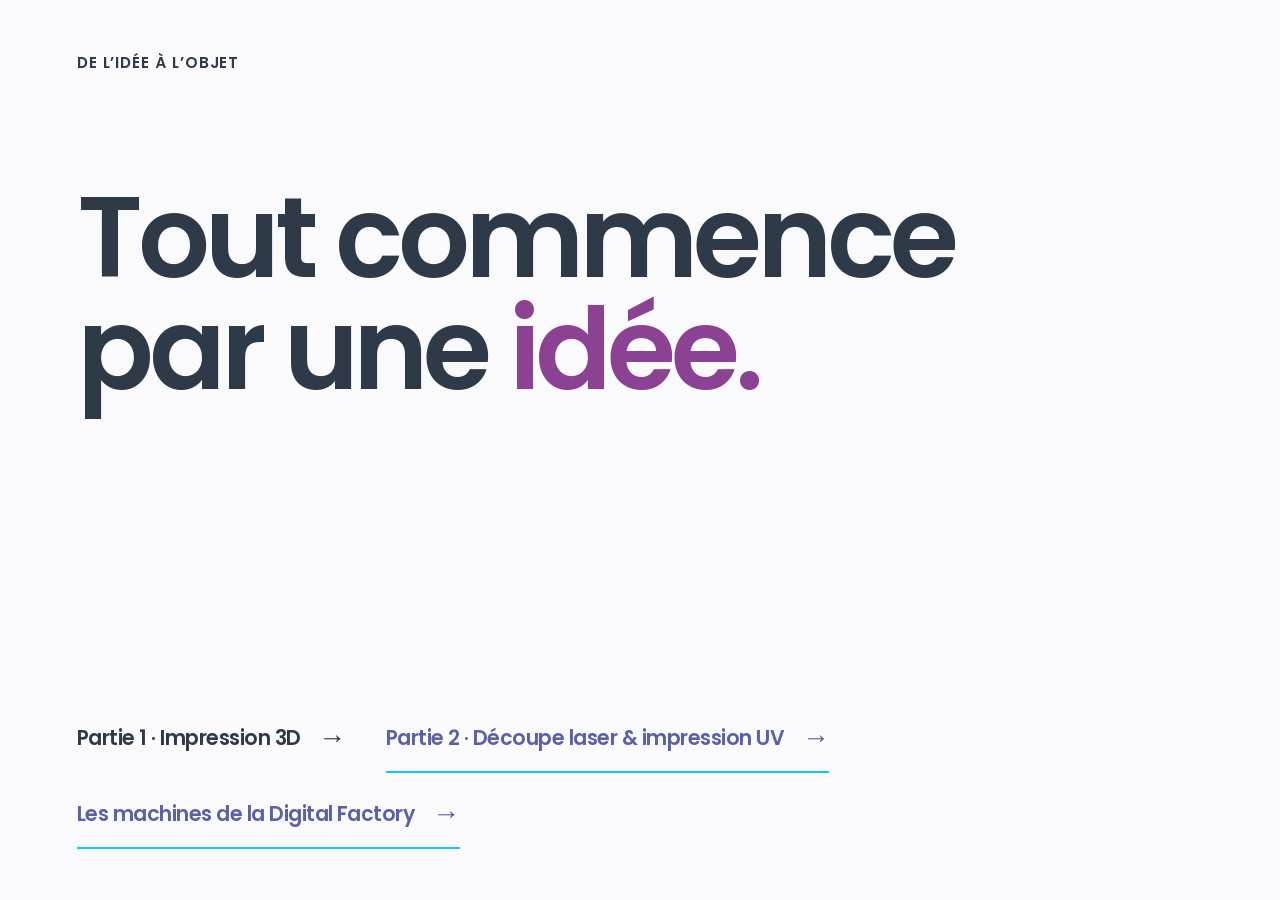
==== commit 1d4b4c9a: "Publier l’appli « Machines de la Digital Factory » et y donner accès depuis toutes les pages - machi" ====
--- a/index.html
+++ b/index.html
@@ -6,7 +6,7 @@
   <title>De l’idée à l’objet · Digital Factory</title>
   <meta name="description" content="Observe, comprends et imprime un objet pratique : un atelier Digital Factory pour passer de l’idée à l’objet.">
   <link rel="icon" type="image/svg+xml" href="favicon.svg">
-  <link rel="stylesheet" href="style.css?v=bc286afba8bf"><script type="module" src="app.js?v=b0373b7b6f0f"></script>
+  <link rel="stylesheet" href="style.css?v=ce148054038e"><script type="module" src="app.js?v=b0373b7b6f0f"></script>
 </head>
 <body class="intro-active">
   <section class="intro-screen" aria-labelledby="intro-title">
@@ -24,12 +24,12 @@
         </g>
       </svg>
     </div>
-    <div class="intro-choices"><button class="intro-enter" id="enter-workshop">Partie 1 · Impression 3D <span aria-hidden="true">→</span></button><a class="intro-enter intro-alt" href="partie2.html#intro">Partie 2 · Découpe laser &amp; impression UV <span aria-hidden="true">→</span></a></div>
+    <div class="intro-choices"><button class="intro-enter" id="enter-workshop">Partie 1 · Impression 3D <span aria-hidden="true">→</span></button><a class="intro-enter intro-alt" href="partie2.html#intro">Partie 2 · Découpe laser &amp; impression UV <span aria-hidden="true">→</span></a><a class="intro-enter intro-alt" href="machines.html">Les machines de la Digital Factory <span aria-hidden="true">→</span></a></div>
   </section>
   <a class="skip" href="#stage">Aller à l’atelier</a>
   <header class="topbar">
     <button class="brand" id="home" aria-label="Retour à l’introduction"><span class="brandmark" aria-hidden="true">≋</span><span>DE L’IDÉE<br>À L’OBJET<span class="brand-sub">DIGITAL FACTORY · LE FOREM</span></span></button>
-    <div class="toptools"><button class="quiet" id="guide">Guide animateur</button><button class="clock" id="clock" title="Démarrer ou mettre en pause le chrono de l’atelier">▷ <span id="clock-text">Démarrer</span></button></div>
+    <div class="toptools"><a class="machines-link" href="machines.html" aria-label="Les machines de la Digital Factory" title="Les machines de la Digital Factory"><svg width="18" height="18" viewBox="0 0 24 24" fill="none" stroke="currentColor" stroke-width="1.8" stroke-linecap="round" stroke-linejoin="round" aria-hidden="true" focusable="false"><rect x="3" y="3" width="18" height="18" rx="2"/><path d="M3 7.5h18"/><path d="M10 7.5v3l2 2 2-2v-3"/><path d="M6 18h12"/></svg><span>Les machines DF</span></a><button class="quiet" id="guide">Guide animateur</button><button class="clock" id="clock" title="Démarrer ou mettre en pause le chrono de l’atelier">▷ <span id="clock-text">Démarrer</span></button></div>
   </header>
   <div class="progress-track" aria-hidden="true"><div id="progress"></div></div>
   <main id="stage" tabindex="-1"></main>
--- a/style.css
+++ b/style.css
@@ -248,3 +248,10 @@
 .p2-create{align-content:start}
 @media(max-width:850px){.p2-duo,.p2-verdicts{grid-template-columns:1fr}.p2-materials{grid-template-columns:repeat(2,1fr)}.p2-truths{grid-template-columns:1fr}.p2-steps{grid-template-columns:repeat(2,1fr)}.p2-quiz-row{grid-template-columns:1fr}}
 .workshop-note{color:#fff}.p2-create li:last-child>span{background:var(--orange);font-style:normal}
+.p2-case-photo img{display:block;width:100%;aspect-ratio:12/7;object-fit:cover;background:#e9e8f0}.p2-case-id{padding:16px 2px 0}.p2-case-id h3{font-size:30px;line-height:1.05;letter-spacing:-.04em;margin:6px 0}
+.p2-photo-missing{min-height:200px;display:flex;flex-direction:column;justify-content:space-between;background:#eeedf6}.p2-photo-missing::before{content:'Photo indisponible hors connexion — voir le cas complet.';padding:24px;font-size:14px;color:#5c6370}
+.p2-photo-missing figcaption{color:#5c6370}.fact.p2-answer p.micro{font-size:13px;line-height:1.5}
+.p2-apps{display:flex;flex-direction:column;gap:10px;align-items:flex-start}.p2-app-alt{display:inline-flex;gap:14px;align-items:center;min-height:48px;padding:12px 18px;border-radius:4px;background:#ffffff26;color:#fff;font-weight:700;font-size:15px;text-decoration:none;border:1px solid #ffffff59}.p2-app-alt:focus-visible{outline:3px solid var(--flash);outline-offset:3px}
+.machines-link{display:inline-flex;align-items:center;gap:8px;min-height:44px;padding:10px 14px;border-radius:4px;border:1px solid var(--line);background:#fff;color:var(--ink);font-size:14px;font-weight:600;text-decoration:none}.machines-link svg{color:var(--orange)}.machines-link:focus-visible{outline:3px solid var(--flash);outline-offset:3px}
+@media(max-width:750px){.machines-link{font-size:13px;padding:9px 10px}}
+@media(max-width:420px){.machines-link span{display:none}}
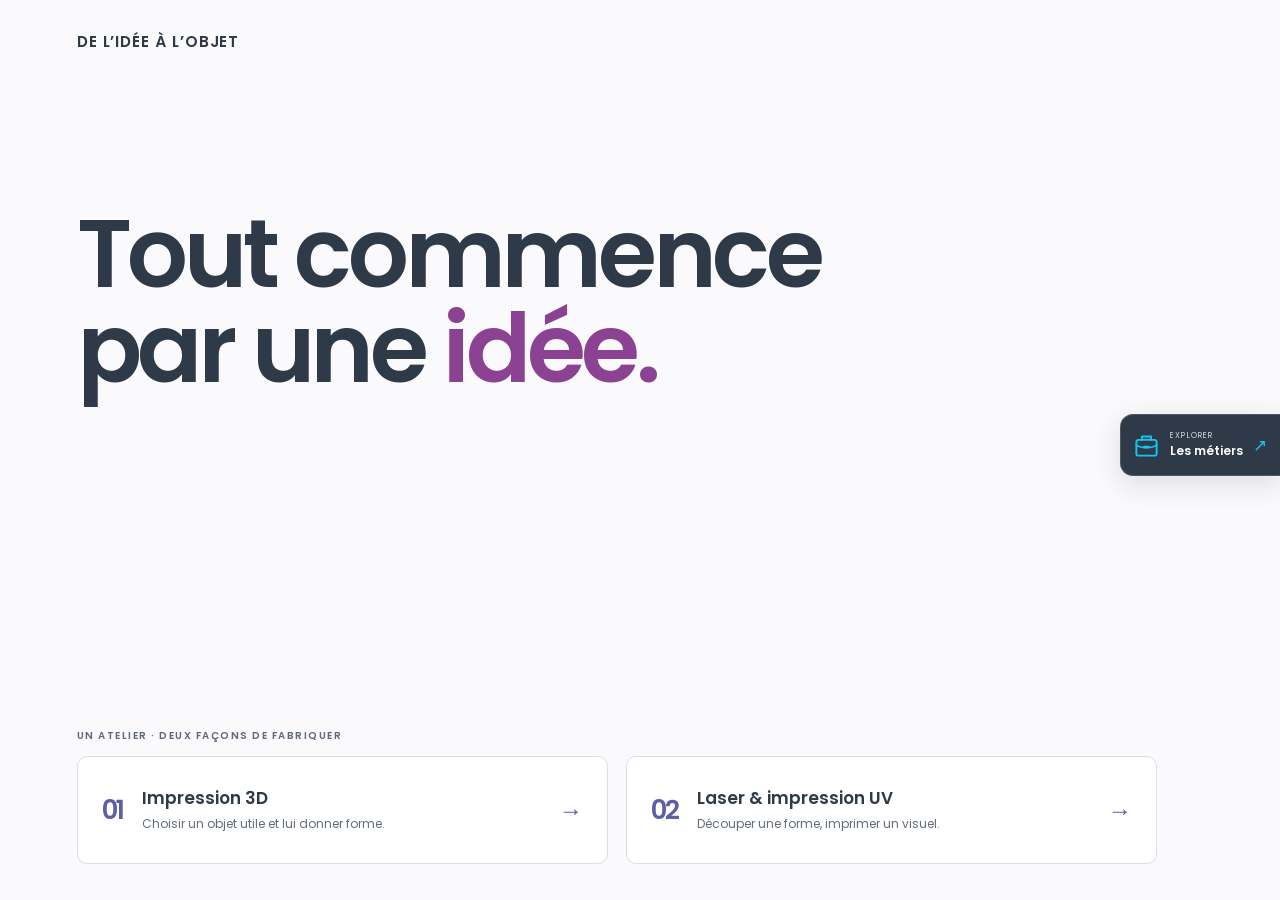
==== commit 8af7e3fc: "Harmonise l’atelier DF et clarifie le parcours 3D, laser et UV Unifie les composants et les outils, " ====
--- a/index.html
+++ b/index.html
@@ -6,9 +6,11 @@
   <title>De l’idée à l’objet · Digital Factory</title>
   <meta name="description" content="Observe, comprends et imprime un objet pratique : un atelier Digital Factory pour passer de l’idée à l’objet.">
   <link rel="icon" type="image/svg+xml" href="favicon.svg">
-  <link rel="stylesheet" href="style.css?v=ce148054038e"><script type="module" src="app.js?v=b0373b7b6f0f"></script>
+  <link rel="stylesheet" href="style.css?v=df-20261105-1"><script type="module" src="app.js?v=df-20261105-1"></script>
+<link rel="stylesheet" href="design.css?v=df-20261105-1">
+<script defer src="navigation.js?v=df-20261105-1"></script>
 </head>
-<body class="intro-active">
+<body data-df-page="part1" class="intro-active">
   <section class="intro-screen" aria-labelledby="intro-title">
     <p class="intro-brand">DE L’IDÉE À L’OBJET</p>
     <div class="intro-content">
@@ -24,12 +26,12 @@
         </g>
       </svg>
     </div>
-    <div class="intro-choices"><button class="intro-enter" id="enter-workshop">Partie 1 · Impression 3D <span aria-hidden="true">→</span></button><a class="intro-enter intro-alt" href="partie2.html#intro">Partie 2 · Découpe laser &amp; impression UV <span aria-hidden="true">→</span></a><a class="intro-enter intro-alt" href="machines.html">Les machines de la Digital Factory <span aria-hidden="true">→</span></a></div>
+    <div class="intro-journey"><p class="journey-label">UN ATELIER · DEUX FAÇONS DE FABRIQUER</p><div class="intro-choices"><button class="route-card" id="enter-workshop"><span class="route-index">01</span><span><strong>Impression 3D</strong><small>Choisir un objet utile et lui donner forme.</small></span><span class="route-arrow" aria-hidden="true">→</span></button><a class="route-card" href="partie2.html#intro"><span class="route-index">02</span><span><strong>Laser &amp; impression UV</strong><small>Découper une forme, imprimer un visuel.</small></span><span class="route-arrow" aria-hidden="true">→</span></a></div></div>
   </section>
   <a class="skip" href="#stage">Aller à l’atelier</a>
   <header class="topbar">
     <button class="brand" id="home" aria-label="Retour à l’introduction"><span class="brandmark" aria-hidden="true">≋</span><span>DE L’IDÉE<br>À L’OBJET<span class="brand-sub">DIGITAL FACTORY · LE FOREM</span></span></button>
-    <div class="toptools"><a class="machines-link" href="machines.html" aria-label="Les machines de la Digital Factory" title="Les machines de la Digital Factory"><svg width="18" height="18" viewBox="0 0 24 24" fill="none" stroke="currentColor" stroke-width="1.8" stroke-linecap="round" stroke-linejoin="round" aria-hidden="true" focusable="false"><rect x="3" y="3" width="18" height="18" rx="2"/><path d="M3 7.5h18"/><path d="M10 7.5v3l2 2 2-2v-3"/><path d="M6 18h12"/></svg><span>Les machines DF</span></a><button class="quiet" id="guide">Guide animateur</button><button class="clock" id="clock" title="Démarrer ou mettre en pause le chrono de l’atelier">▷ <span id="clock-text">Démarrer</span></button></div>
+    <nav class="route-switch" aria-label="Les deux parties de l’atelier"><a href="index.html#etape-1" aria-current="page"><span>01</span> Impression 3D</a><a href="partie2.html#etape-1"><span>02</span> Laser &amp; UV</a></nav><div class="toptools"><button class="route-menu" data-open-journey aria-haspopup="dialog">Le parcours <span aria-hidden="true">☰</span></button><button class="quiet" id="guide">Guide animateur</button><button class="clock" id="clock" title="Démarrer ou mettre en pause le chrono de l’atelier">▷ <span id="clock-text">Démarrer</span></button></div>
   </header>
   <div class="progress-track" aria-hidden="true"><div id="progress"></div></div>
   <main id="stage" tabindex="-1"></main>
@@ -39,3 +41,4 @@
   <div id="announcement" class="sr-only" aria-live="polite"></div>
   <noscript><p>Active JavaScript pour explorer les objets et naviguer dans l’atelier.</p></noscript>
 </body></html>
+
--- a/design.css
+++ b/design.css
@@ -0,0 +1,122 @@
+/* Digital Factory — shared interface, distinct from printable artwork. */
+:root{--df-ink:#2f3a48;--df-purple:#5b60a8;--df-accent:#8c4292;--df-flash:#11c6f4;--df-paper:#faf9fc;--df-line:#dcdce7;--df-wash:#eeedf6}
+[data-df-page]{color:var(--df-ink);background:var(--df-paper)}
+[data-df-page] button,[data-df-page] a{-webkit-tap-highlight-color:transparent}
+[data-df-page] :is(button,a,input,select,textarea):focus-visible{outline:3px solid #007fbd;outline-offset:4px}
+/* Stable workshop shell. */
+[data-df-page^=part] .topbar{height:auto;min-height:94px;padding:16px 3.2vw;gap:20px}
+[data-df-page^=part] .brand{flex-shrink:0}
+.route-switch{display:flex;gap:4px;padding:4px;border:1px solid var(--df-line);border-radius:10px;background:#fff}
+.route-switch a{display:flex;align-items:center;gap:9px;text-decoration:none;font-size:12px;font-weight:600;padding:10px 13px;min-height:42px;border-radius:6px;white-space:nowrap}
+.route-switch a>span{font-size:10px;opacity:.7}
+.route-switch a[aria-current]{background:var(--df-ink);color:white}
+.route-switch a:hover{background:var(--df-wash);color:var(--df-ink)}
+.route-menu{display:inline-flex;align-items:center;justify-content:center;gap:12px;min-height:44px;padding:10px 14px;border:1px solid var(--df-line);border-radius:6px;background:#fff;font:600 12px Poppins,Arial,sans-serif;cursor:pointer;color:var(--df-ink)}
+[data-df-page^=part] .toptools{gap:6px}[data-df-page^=part] .quiet{font-size:12px;padding:10px}[data-df-page^=part] .clock{font-size:12px;min-width:96px;padding:12px}
+[data-df-page^=part] #stage{max-width:1600px;margin:auto;padding:28px 3.2vw 36px;min-height:calc(100svh - 244px)}
+[data-df-page^=part] .kicker-line{margin-bottom:20px}
+[data-df-page^=part] .section-head{align-items:end;gap:30px;margin:8px 0 26px}
+[data-df-page^=part] .section-head h2{font-size:clamp(34px,4vw,62px);line-height:1.06}
+[data-df-page^=part] .section-head .lede{font-size:17px;line-height:1.55;color:#616a77}
+[data-df-page^=part] .bottom{position:sticky;bottom:0;z-index:20;background:rgba(250,249,252,.97);backdrop-filter:blur(12px);padding:14px 3.2vw;min-height:82px;box-shadow:0 -6px 24px #2f3a4805}
+[data-df-page^=part] :is(.next,.primary){color:#fff;border-radius:7px;min-height:48px;gap:20px;transition:background .2s,transform .2s}
+[data-df-page^=part] :is(.next,.primary):hover{background:var(--df-ink);transform:translateY(-1px)}
+[data-df-page^=part] :is(.nav-arrow,.quiet,.clock){border-radius:7px}
+[data-df-page^=part] .tabbar{gap:6px;padding:5px;background:var(--df-wash);border:0;border-radius:9px;margin:20px 0}
+[data-df-page^=part] .tab{flex:1;border-radius:6px;font-size:14px;min-height:44px;white-space:nowrap}
+[data-df-page^=part] .tab[aria-pressed=true]{background:var(--df-purple);color:white}
+[data-df-page^=part] :is(.step-btn,.pill,.p2-mat){transition:background .2s,border-color .2s;border-color:var(--df-line)}
+[data-df-page^=part] .step-btn{border-radius:8px;background:#fff;min-height:62px}
+[data-df-page^=part] .step-btn[aria-pressed=true]{background:var(--df-purple);color:#fff;border-color:var(--df-purple)}
+[data-df-page^=part] .step-btn>span{flex-shrink:0}
+[data-df-page^=part] .pill{border-radius:7px;background:#fff}
+[data-df-page^=part] .pill[aria-pressed=true]{background:var(--df-ink);color:white}
+[data-df-page^=part] .notice{background:var(--df-wash);border-radius:0 7px 7px 0;color:var(--df-ink)}
+[data-df-page^=part] .challenge .symbol{color:white;flex-shrink:0}
+[data-df-page^=part] .process-copy{gap:16px}
+[data-df-page^=part] .process-copy .lede{font-size:18px;line-height:1.65}
+[data-df-page^=part] :is(.case-photo,.first-layers-photo,.practical-example,.layer-demo,.closing-card){border-radius:10px}
+[data-df-page^=part] .workshop-note{background:var(--df-ink);border-radius:10px;color:white}
+[data-df-page^=part] .workshop-note .micro{color:var(--df-flash)}
+[data-df-page^=part] .workshop-note .primary{background:var(--df-purple)}
+[data-df-page^=part] .workshop-note h2{line-height:1.12}
+[data-df-page^=part] .finish h1{font-size:clamp(42px,4.6vw,70px);line-height:1.05}
+[data-df-page^=part] .finish-tag{color:var(--df-purple);background:var(--df-wash);font-size:11px;letter-spacing:.1em;border-radius:4px}
+/* Keep the introduction spare, with two clear choices. */
+[data-df-page^=part] .intro-screen{padding:30px 6vw 36px;gap:20px}
+[data-df-page^=part] .intro-content{padding-top:14px}
+[data-df-page^=part] .intro-title{font-size:clamp(48px,7.5vw,118px)}
+[data-df-page^=part] .intro-layers{max-height:21svh;margin-top:4px}
+.intro-journey{width:100%;max-width:1080px}
+.journey-label{font:600 10px/1.6 Poppins,Arial,sans-serif;letter-spacing:.15em;color:#606979;margin:0 0 12px}
+[data-df-page^=part] .intro-choices{display:grid;grid-template-columns:1fr 1fr;gap:18px;align-items:center}
+.route-card{display:flex;align-items:center;gap:18px;border:1px solid var(--df-line);background:#fff;border-radius:10px;padding:20px 24px;min-height:108px;color:var(--df-ink);text-align:left;text-decoration:none;font-family:inherit;cursor:pointer;transition:transform .2s,border-color .2s,box-shadow .2s}
+.route-card:hover{transform:translateY(-3px);border-color:var(--df-purple);box-shadow:0 8px 24px #5b60a810}
+.route-index{font-size:26px;font-weight:600;letter-spacing:-.05em;color:var(--df-purple)}
+.route-card strong{display:block;font-size:17px;line-height:1.4}.route-card small{display:block;font-size:12px;line-height:1.6;color:#636d7a;margin-top:4px}
+.route-arrow{margin-left:auto;font-size:24px;color:var(--df-purple)}
+.intro-description{font-size:16px;line-height:1.6;margin:0 0 18px;color:#636d7a}.intro-back{font-size:13px;text-underline-offset:5px;justify-self:start;padding:14px}
+.part-bridge{display:flex;align-items:center;gap:17px;margin-top:22px;padding:20px;border:1px solid var(--df-line);border-left:3px solid var(--df-purple);border-radius:8px;text-decoration:none;background:#fff}
+.bridge-number{font-size:34px;color:var(--df-purple);font-weight:600}.part-bridge small{display:block;font-size:9px;letter-spacing:.13em;color:#616a77}.part-bridge strong{display:block;font-size:16px;margin:4px 0}.part-bridge span span{font-size:12px;line-height:1.6;display:block;color:#616a77}.part-bridge b{margin-left:auto;font-size:24px;color:var(--df-purple)}
+/* Part 2: lighter cards and clearer reading order. */
+.p2-duo{gap:22px}
+.p2-machine,.p2-machine.uv{position:relative;background:#fff;color:var(--df-ink);border:1px solid var(--df-line);border-top:3px solid var(--df-purple);border-radius:10px;padding:26px;gap:15px}
+.p2-machine.uv{border-top-color:var(--df-accent)}
+.p2-machine .eyebrow,.p2-machine.uv .eyebrow{color:var(--df-purple);font-size:11px}
+.p2-machine.uv .eyebrow{color:var(--df-accent)}
+.p2-machine h3{font-size:27px;line-height:1.15}.p2-machine p{color:#616a77;font-size:15px;line-height:1.65}
+.p2-machine ul{font-size:14px;line-height:1.8;padding-top:12px;border-top:1px solid var(--df-line)}
+.p2-quiz{background:#fff;border-radius:10px;padding:12px 24px;margin-top:26px}
+.p2-quiz-head{padding:8px 0 16px}.p2-need{font-size:15px}.p2-quiz-row{padding:16px 0}
+.p2-quiz-choices .pill{min-width:62px;padding:10px 14px;font-size:12px}
+.p2-materials{gap:10px}.p2-mat{background:#fff;border-radius:8px;font-size:13px;min-height:58px}.p2-mat[aria-pressed=true]{background:var(--df-purple);border-color:var(--df-purple)}
+.p2-mat-card{background:#fff;border:1px solid var(--df-line);border-radius:10px;padding:28px;margin-top:20px}
+.p2-verdicts>div{background:var(--df-wash);padding:18px}.p2-mat-card>.body{font-size:16px;line-height:1.7;max-width:900px}
+.p2-case-id h3{font-size:26px}.p2-case-photo img{aspect-ratio:4/3}
+.p2-create li{padding:17px 20px}.p2-create li>span{background:var(--df-wash);color:var(--df-purple);border-radius:6px}.p2-create li:last-child>span{color:white}
+/* Persistent, animated entrance; never flashes continuously. */
+.df-metiers-dock{position:fixed;right:0;top:46%;z-index:35;display:flex;align-items:center;gap:10px;padding:12px 13px 12px 12px;border:1px solid #ffffff26;border-right:0;border-radius:13px 0 0 13px;background:var(--df-ink);color:#fff!important;text-decoration:none;box-shadow:0 8px 28px #2f3a4824;font-family:Poppins,Arial,sans-serif;animation:dock-arrive .7s .6s both;transition:padding .2s,background .2s}
+.df-metiers-dock:hover,.df-metiers-dock:focus-visible{padding-right:23px;background:var(--df-purple)}
+.dock-icon{width:27px;height:27px;color:var(--df-flash);flex-shrink:0}.dock-icon svg{width:100%;height:100%}.dock-copy{display:grid;gap:2px}.dock-copy small{font-size:8px;letter-spacing:.15em;color:#cbd3df;line-height:1.4}.dock-copy strong{font-size:12px;line-height:1.4;font-weight:600}.dock-arrow{font-size:17px;color:var(--df-flash)}
+@keyframes dock-arrive{from{transform:translateX(110%)}to{transform:translateX(0)}}
+/* Shared all-step navigator. */
+.journey-dialog{border:1px solid var(--df-line);border-radius:14px;background:var(--df-paper);color:var(--df-ink);padding:28px;width:min(860px,calc(100% - 28px));max-width:860px;max-height:88svh;font-family:Poppins,Arial,sans-serif;box-shadow:0 24px 100px #0003;overflow:auto}
+.journey-dialog::backdrop{background:#1f2636b3;backdrop-filter:blur(6px)}
+.journey-head{display:flex;justify-content:space-between;align-items:start;gap:20px}.journey-head h2{margin:0;font-size:36px;line-height:1.1;letter-spacing:-.04em}.journey-head .journey-label{margin-bottom:8px}.journey-close{width:44px;height:44px;flex-shrink:0;background:#fff;border:1px solid var(--df-line);color:var(--df-ink);border-radius:7px;font-size:26px;cursor:pointer}
+.journey-intro{font-size:13px;line-height:1.6;color:#616a77;margin:18px 0 22px}.journey-columns{display:grid;grid-template-columns:1fr 1fr;gap:28px}.journey-columns h3{display:flex;align-items:center;gap:10px;font-size:16px;line-height:1.5;margin:0 0 12px;letter-spacing:-.02em}.journey-columns h3>span{color:var(--df-purple);font-size:12px}.journey-columns ol{list-style:none;padding:0;margin:0}.journey-columns li{border-top:1px solid var(--df-line)}.journey-columns a{display:flex;align-items:center;gap:10px;min-height:47px;padding:9px 10px;text-decoration:none;color:var(--df-ink);font-size:12px;line-height:1.4;border-radius:4px}.journey-columns a>span{font-size:10px;color:#747b89}.journey-columns a>b{margin-left:auto;font-weight:400}.journey-columns a:hover{background:var(--df-wash)}.journey-columns a[aria-current]{background:var(--df-purple);color:white}.journey-columns a[aria-current]>span{color:#fff}.journey-resources{display:flex;flex-wrap:wrap;gap:16px;border-top:1px solid var(--df-line);margin-top:24px;padding-top:18px}.journey-resources a{font-size:12px;color:var(--df-purple);font-weight:600}
+/* Tools: same hierarchy without changing card designs or export dimensions. */
+[data-df-page=studio] .hero,[data-df-page=qr] .df-hero{padding-block:28px;margin:0}
+[data-df-page=studio] .hero h1,[data-df-page=qr] .df-hero h1{font-size:clamp(32px,3.8vw,54px);line-height:1.1;letter-spacing:-.045em}
+[data-df-page=studio] .hero p,[data-df-page=qr] .df-hero p{font-size:14px;line-height:1.7;color:#616a77;max-width:760px}
+[data-df-page=studio] :is(.panel,.preview-panel),[data-df-page=qr] .panel{border-radius:10px;border-color:var(--df-line);box-shadow:none}
+[data-df-page] .df-bar{background:var(--df-paper);color:var(--df-ink)}
+[data-df-page] .df-nav a{border-radius:6px;font-size:12px}
+/* Careers: keep the catalogue; bring its chrome into the workshop identity. */
+[data-df-page=metiers]{--bg:var(--df-paper);--line:var(--df-line);--radius:10px;--shadow:none}
+[data-df-page=metiers] .site-header{background:var(--df-paper);color:var(--df-ink);border-bottom:1px solid var(--df-line);box-shadow:none}
+[data-df-page=metiers] .brand,[data-df-page=metiers] .hnav{color:var(--df-ink)}
+[data-df-page=metiers] .brand-mark{background:var(--df-wash);color:var(--df-purple);border-radius:8px}
+[data-df-page=metiers] .hnav{font-size:12px;border-radius:6px}
+[data-df-page=metiers] .hnav:hover,[data-df-page=metiers] .hnav[aria-current]{background:var(--df-wash);border-color:var(--df-line);color:var(--df-purple)}
+[data-df-page=metiers] :is(.hero,.subhero,.fiche-hero){background:var(--df-paper);color:var(--df-ink);border-bottom:1px solid var(--df-line)}
+[data-df-page=metiers] :is(.hero h1,.hero h2,.subhero h1,.fiche-hero h1){color:var(--df-ink);letter-spacing:-.045em;font-size:clamp(32px,4.3vw,62px);line-height:1.08}
+[data-df-page=metiers] .eyebrow{color:var(--df-purple);font-size:11px;letter-spacing:.15em}
+[data-df-page=metiers] .lead{color:#616a77;font-size:16px}
+[data-df-page=metiers] :is(.stats li,.mosaic span,.back,.pager-btn){background:var(--df-wash);color:var(--df-purple);border-color:var(--df-line)}
+[data-df-page=metiers] .mosaic span{border-radius:12px}
+[data-df-page=metiers] .back:hover,[data-df-page=metiers] .pager-btn:hover{background:var(--df-purple);color:#fff}
+[data-df-page=metiers] .family-badge{background:var(--df-purple)}
+@media(min-width:1000px){[data-df-page^=part] #stage{padding-right:72px}.df-metiers-dock{max-width:56px;overflow:hidden;transition:max-width .25s,padding .25s}.dock-copy,.dock-arrow{flex-shrink:0}.df-metiers-dock:hover,.df-metiers-dock:focus-visible,body.intro-active .df-metiers-dock{max-width:190px}.df-metiers-dock:after{content:'Les métiers';position:absolute;top:58px;right:8px;writing-mode:vertical-rl;font-size:10px;letter-spacing:.03em;color:#fff}.df-metiers-dock{min-height:126px;align-items:flex-start}.df-metiers-dock:hover,.df-metiers-dock:focus-visible,body.intro-active .df-metiers-dock{min-height:62px;align-items:center}.df-metiers-dock:hover:after,.df-metiers-dock:focus-visible:after,body.intro-active .df-metiers-dock:after{display:none}[data-df-page=metiers] .df-metiers-dock:after{content:'L’atelier'}}
+@media(max-width:1150px){[data-df-page^=part] .topbar{gap:12px}.route-switch a{font-size:11px;padding:8px}.route-menu{font-size:11px;padding:10px}.toptools #guide{display:none}}
+@media(max-width:999px){.df-metiers-dock{top:auto;bottom:104px;padding:10px 12px;min-height:54px}.dock-copy small{display:none}.dock-icon{width:21px;height:21px}.dock-arrow{display:none}[data-df-page^=part] .topbar{flex-wrap:wrap}.route-switch{order:3;width:100%;justify-content:center}.route-switch a{flex:1;justify-content:center}.toptools{margin-left:auto}[data-df-page^=part] .section-head{display:block}[data-df-page^=part] .section-head .lede{margin-top:14px;max-width:100%}.p2-duo{gap:16px}}
+@media(max-width:750px){[data-df-page^=part] #stage{padding:24px 20px 84px}[data-df-page^=part] .topbar{padding:13px 20px}.route-switch{margin-top:2px}[data-df-page^=part] .bottom{padding:12px 16px;gap:10px}[data-df-page^=part] .next{font-size:12px;gap:10px;padding:12px;max-width:220px}[data-df-page^=part] .chapter{font-size:10px;max-width:90px}[data-df-page^=part] .tabbar{flex-wrap:nowrap;overflow-x:auto;max-width:100%}[data-df-page^=part] .tab{flex:0 0 auto;font-size:12px}.p2-duo{grid-template-columns:1fr}.p2-machine{padding:22px}.p2-quiz{padding:12px 18px}.p2-quiz-row{grid-template-columns:1fr}.p2-materials{grid-template-columns:1fr 1fr}.p2-verdicts{grid-template-columns:1fr}.p2-steps{grid-template-columns:1fr 1fr}[data-df-page^=part] .intro-screen{padding:26px 6vw 94px}[data-df-page^=part] .intro-choices{grid-template-columns:1fr;gap:12px}[data-df-page^=part] .intro-title{font-size:clamp(44px,9vw,68px)}.route-card{min-height:90px;padding:17px 20px}.route-card strong{font-size:15px}.route-card small{font-size:11px}.route-index{font-size:23px}.journey-columns{grid-template-columns:1fr;gap:24px}.journey-dialog{padding:20px}.journey-head h2{font-size:30px}.part-bridge{padding:17px;gap:12px}.part-bridge strong{font-size:14px}.intro-description{font-size:14px}.df-metiers-dock{bottom:104px}.intro-active .df-metiers-dock{bottom:22px}}
+@media(max-width:400px){.route-menu{padding:10px;font-size:10px}[data-df-page^=part] .clock{min-width:80px;padding:10px;font-size:10px}[data-df-page^=part] .brand{font-size:13px}[data-df-page^=part] .brandmark{font-size:30px}.toptools{gap:4px!important}}
+@media(prefers-reduced-motion:reduce){[data-df-page] *,[data-df-page] *:before,[data-df-page] *:after{animation:none!important;transition:none!important;scroll-behavior:auto!important}}
+@media print{.df-metiers-dock,.journey-dialog,.route-switch,.route-menu{display:none!important}}
+@media(min-width:1000px){.df-metiers-dock .dock-copy,.df-metiers-dock .dock-arrow{opacity:0}.df-metiers-dock:hover .dock-copy,.df-metiers-dock:hover .dock-arrow,.df-metiers-dock:focus-visible .dock-copy,.df-metiers-dock:focus-visible .dock-arrow,.intro-active .df-metiers-dock .dock-copy,.intro-active .df-metiers-dock .dock-arrow{opacity:1}}
+@media(max-width:999px){.intro-active .df-metiers-dock{bottom:22px}[data-df-page^=part] .intro-screen{padding-bottom:96px}}
+@media(max-width:600px){[data-df-page^=part] .brand-sub{display:none}[data-df-page^=part] .brand{font-size:13px;gap:8px}[data-df-page^=part] .topbar{gap:10px}.route-switch{margin-top:0}}
+[data-df-page=qr] .df-hero{max-width:1180px;margin:0 auto;width:100%;padding:28px 3.2vw 12px}
+[data-df-page=qr] main{max-width:1180px;padding:24px 3.2vw 80px}
+[data-df-page^=part] #stage{width:100%;min-width:0}
+[data-df-page^=part] .tabbar{min-width:0}
